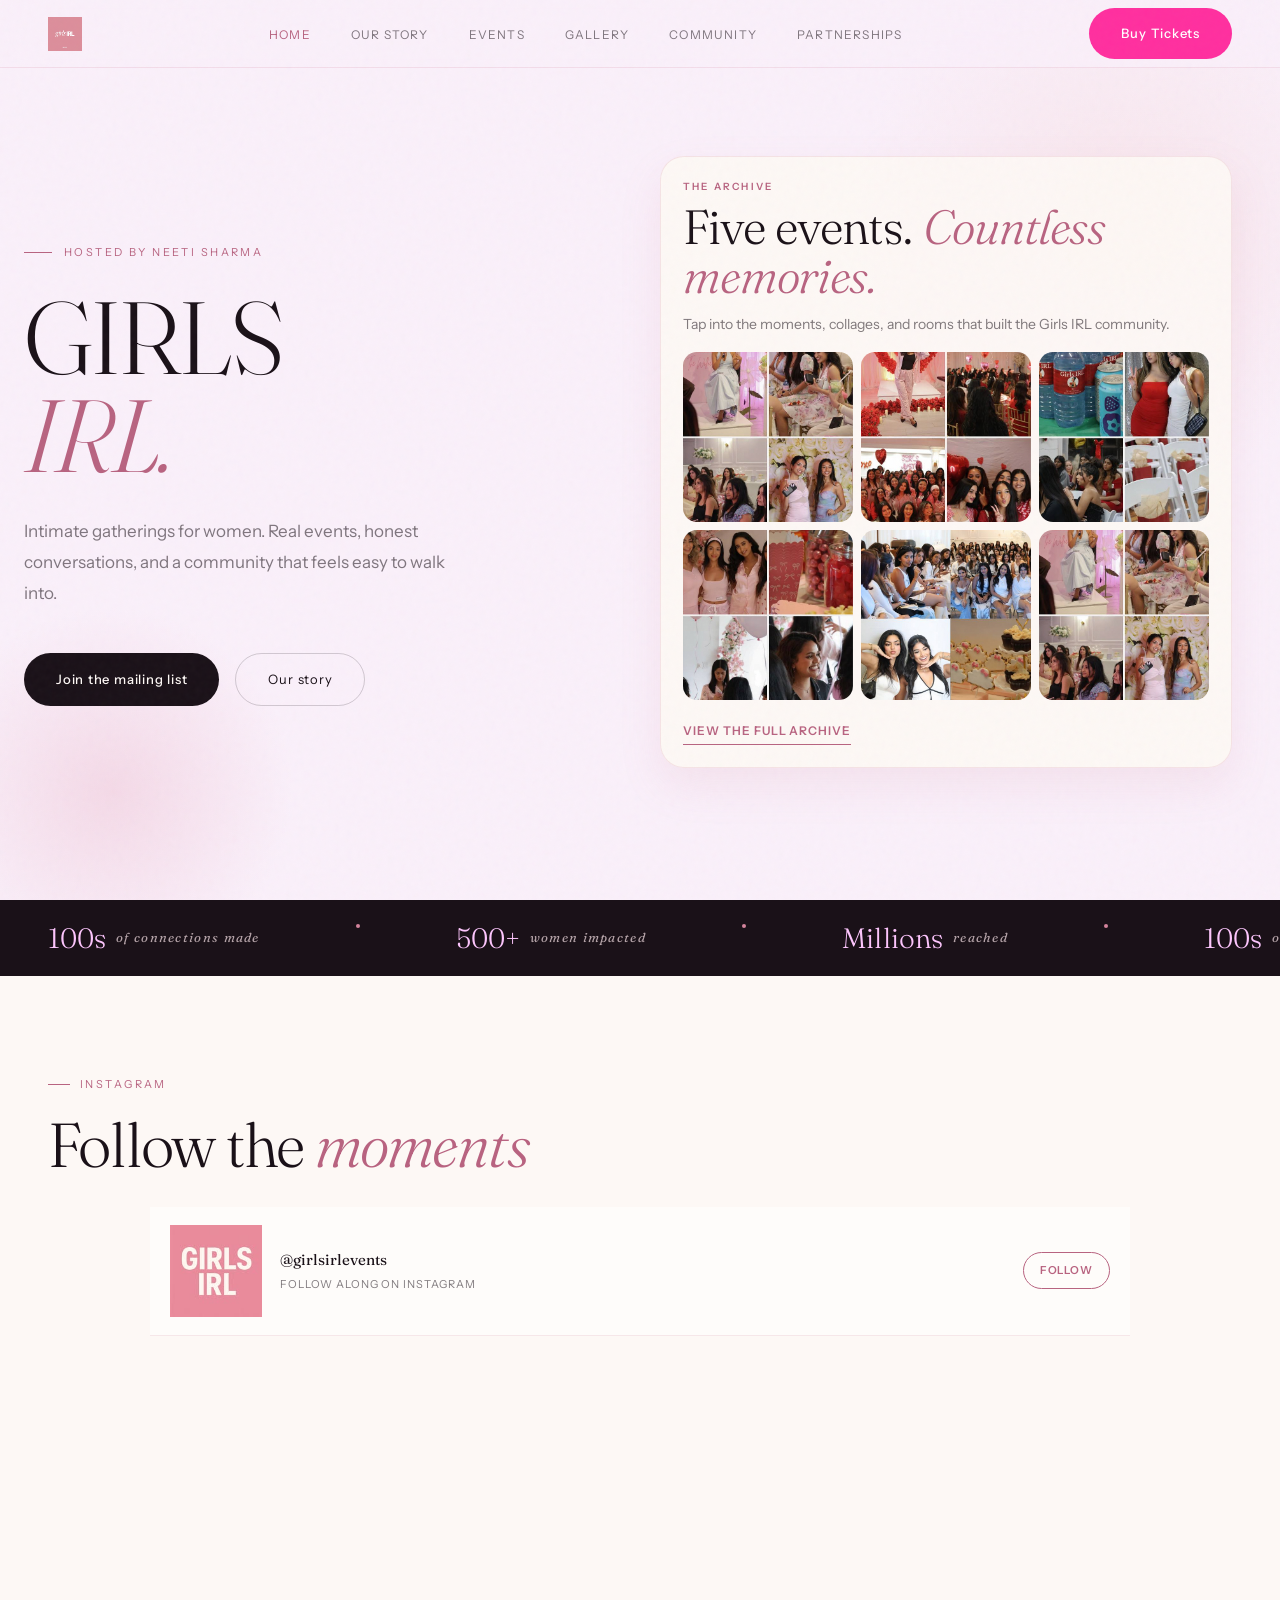
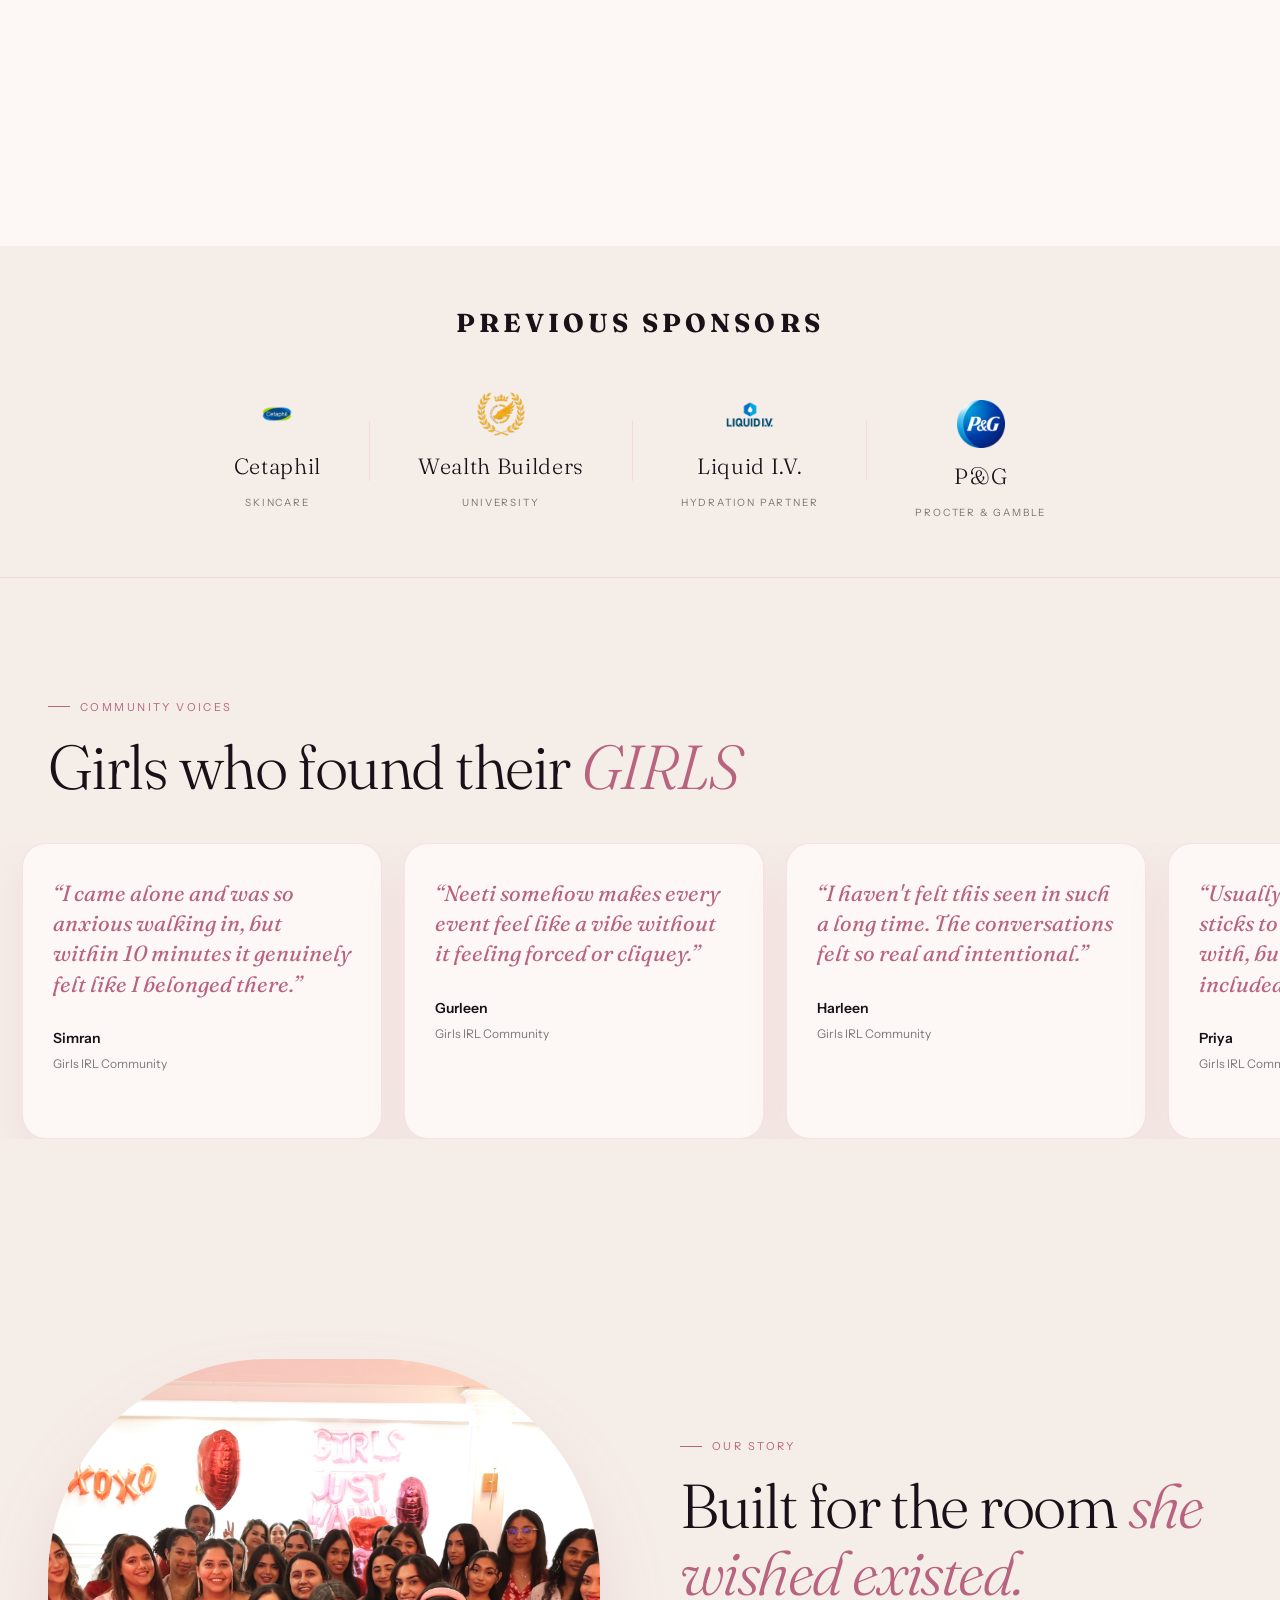
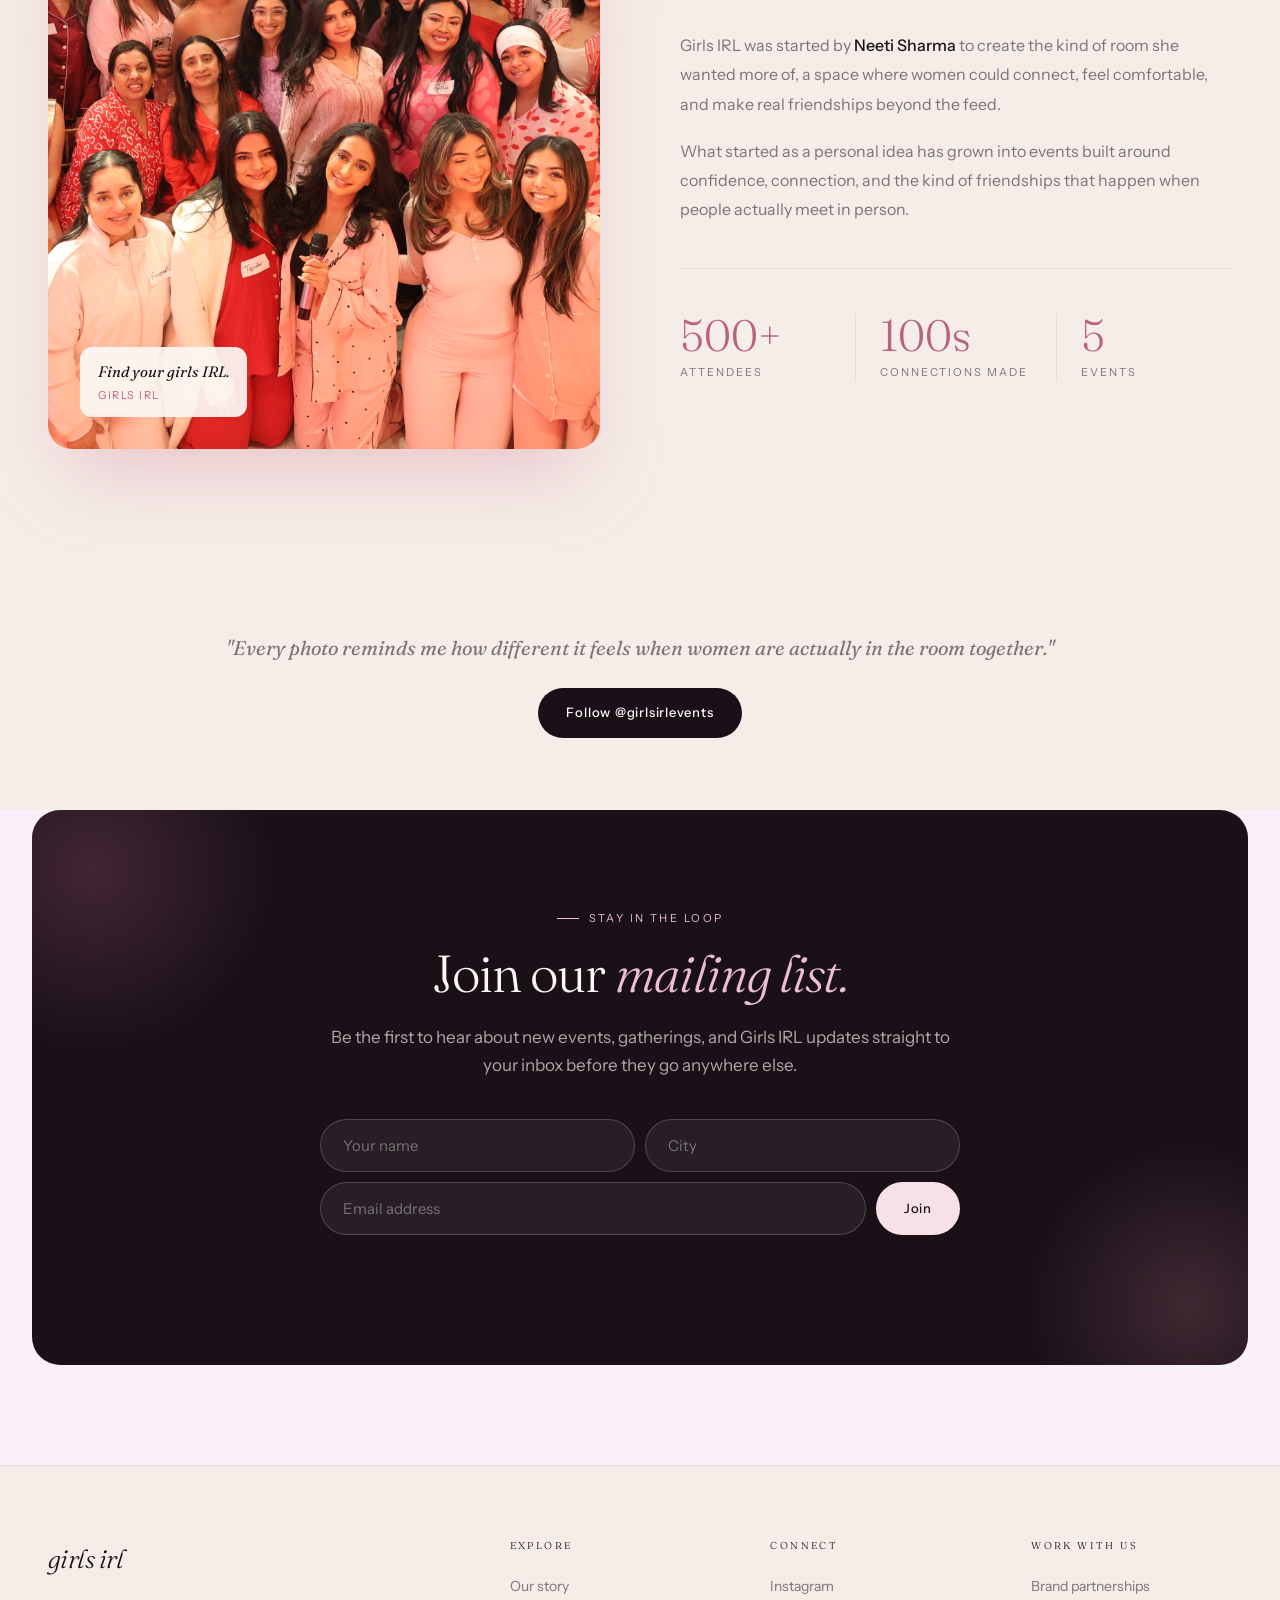
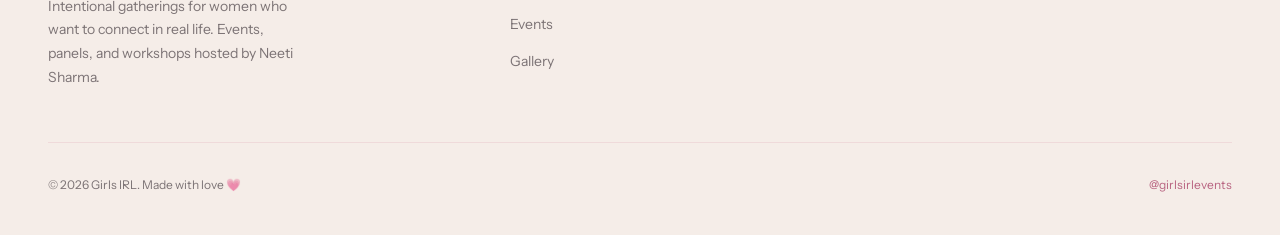
==== index.html @ b48f6d6a "Initial commit" ====
<!DOCTYPE html>
<html lang="en">
<head>
<meta charset="utf-8"/>
<meta content="width=device-width, initial-scale=1.0" name="viewport"/>
<title>GIRLS IRL , Intimate Gatherings for Women</title>
<meta content="Intimate gatherings for women. Real events, real experiences, soft community. A place where we can grow." name="description"/>
<link href="https://fonts.googleapis.com" rel="preconnect"/>
<link crossorigin="" href="https://fonts.gstatic.com" rel="preconnect"/>
<link href="https://fonts.googleapis.com/css2?family=Fraunces:ital,opsz,wght@0,9..144,300;0,9..144,400;1,9..144,300;1,9..144,400;1,9..144,600&amp;family=Instrument+Sans:wght@300;400;500&amp;display=swap" rel="stylesheet"/>
<style>
:root {
  --blush:      #F7E1E6;
  --blush-mid:  #EDBED0;
  --rose:       #D4849C;
  --rose-dark:  #B86380;
  --cream:      #FDF8F5;
  --cream-warm: #F5EDE8;
  --ink:        #1A1118;
  --ink-mid:    #3B2535;
  --ink-soft:   rgba(26,17,24,0.55);
  --border:     rgba(212,132,156,0.18);
}
*, *::before, *::after { margin: 0; padding: 0; box-sizing: border-box; }
html { scroll-behavior: smooth; }
body {
  font-family: 'Instrument Sans', sans-serif;
  background: #faf0fa;
  color: var(--ink);
  overflow-x: hidden;
  line-height: 1.65;
}
body::after {
  content: ''; position: fixed; inset: 0; z-index: 9998;
  pointer-events: none; opacity: 0.03;
  background-image: url("data:image/svg+xml,%3Csvg viewBox='0 0 200 200' xmlns='http://www.w3.org/2000/svg'%3E%3Cfilter id='n'%3E%3CfeTurbulence type='fractalNoise' baseFrequency='0.75' numOctaves='4' stitchTiles='stitch'/%3E%3C/filter%3E%3Crect width='100%25' height='100%25' filter='url(%23n)'/%3E%3C/svg%3E");
}
a { color: inherit; text-decoration: none; }
h1, h2, h3, h4 { font-family: 'Fraunces', serif; font-weight: 300; letter-spacing: -0.02em; }

/* NAV */
nav {
  position: fixed; top: 0; left: 0; right: 0; z-index: 500;
  height: 68px; display: flex; align-items: center; padding: 0 48px;
  background: rgba(250,240,250,0.88); backdrop-filter: blur(18px);
  border-bottom: 1px solid var(--border);
}
.nav-inner { width: 100%; max-width: 1280px; margin: 0 auto; display: flex; align-items: center; justify-content: space-between; }
.nav-logo { font-family: 'Fraunces', serif; font-size: 17px; font-weight: 300; font-style: italic; letter-spacing: 0.06em; }
.nav-logo strong { font-weight: 400; font-style: normal; letter-spacing: 0.12em; font-size: 14px; text-transform: uppercase; }
.nav-links { display: flex; gap: 40px; list-style: none; }
.nav-links a { font-size: 12px; font-weight: 400; letter-spacing: 0.1em; text-transform: uppercase; color: var(--ink-soft); transition: color 0.2s; }
.nav-links a:hover, .nav-links a.active { color: var(--rose-dark); }
.nav-pill { font-size: 12px; letter-spacing: 0.08em; font-weight: 500; color: var(--ink); padding: 9px 22px; border: 1px solid var(--ink); border-radius: 100px; transition: all 0.2s; }
.nav-pill:hover { background: var(--ink); color: var(--cream); }
@media (max-width: 860px) { nav { padding: 0 24px; } .nav-links { display: none; } }

/* HERO */
.hero { min-height: 100vh; padding: 140px 0 100px; display: flex; align-items: center; position: relative; overflow: hidden; }
.hero-blob { position: absolute; top: -60px; right: -120px; width: 560px; height: 560px; background: radial-gradient(circle, var(--blush) 0%, transparent 68%); opacity: 0.7; animation: drift 12s ease-in-out infinite; }
.hero-blob-2 { position: absolute; bottom: -80px; left: -80px; width: 380px; height: 380px; background: radial-gradient(circle, var(--blush-mid) 0%, transparent 68%); opacity: 0.45; animation: drift 16s ease-in-out infinite reverse; }
@keyframes drift { 0%, 100% { transform: translate(0,0) scale(1); } 50% { transform: translate(24px,-20px) scale(1.04); } }
.hero .container { max-width: 1280px; margin: 0 auto; padding: 0 48px; position: relative; z-index: 1; display: grid; grid-template-columns: 1fr 1fr; gap: 64px; align-items: center; }
.hero-eyebrow { display: inline-flex; align-items: center; gap: 12px; font-size: 11px; letter-spacing: 0.22em; text-transform: uppercase; color: var(--rose-dark); margin-bottom: 28px; opacity: 0; animation: up 0.8s 0.1s forwards; }
.hero-eyebrow::before { content: ''; width: 28px; height: 1px; background: var(--rose-dark); }
.hero h1 { font-size: clamp(56px, 8vw, 104px); line-height: 0.95; margin-bottom: 32px; opacity: 0; animation: up 0.9s 0.25s forwards; }
.hero h1 em { color: var(--rose-dark); }
.hero-desc { font-size: 17px; color: var(--ink-soft); max-width: 440px; line-height: 1.82; margin-bottom: 44px; font-weight: 300; opacity: 0; animation: up 0.9s 0.4s forwards; }
.hero-actions { display: flex; gap: 16px; flex-wrap: wrap; opacity: 0; animation: up 0.9s 0.55s forwards; }
.btn-fill { background: var(--ink); color: var(--cream); padding: 15px 32px; border-radius: 100px; font-size: 13px; font-weight: 500; letter-spacing: 0.06em; transition: background 0.22s, transform 0.22s; display: inline-flex; align-items: center; gap: 9px; }
.btn-fill:hover { background: var(--rose-dark); transform: translateY(-2px); }
.btn-ghost { padding: 15px 32px; border-radius: 100px; font-size: 13px; font-weight: 400; letter-spacing: 0.06em; border: 1px solid rgba(26,17,24,0.18); color: var(--ink); transition: all 0.22s; }
.btn-ghost:hover { border-color: var(--rose-dark); color: var(--rose-dark); }
.hero-aside { display:flex; flex-direction:column; gap:16px; opacity:0; animation:up 0.9s 0.5s forwards;  width:100%; max-width:820px; justify-self:end;}
.ig-widget { background: var(--cream-warm); border: 1px solid var(--border); border-radius: 20px; overflow: hidden; }
.ig-head { display: flex; align-items: center; gap: 14px; padding: 18px 20px; border-bottom: 1px solid var(--border); }
.ig-avatar { width: 44px; height: 44px; border-radius: 50%; background: linear-gradient(135deg, #f09433, #e6683c, #dc2743, #cc2366, #bc1888); display: flex; align-items: center; justify-content: center; color: white; font-family: 'Fraunces', serif; font-style: italic; font-size: 19px; flex-shrink: 0; }
.ig-info { flex: 1; }
.ig-name { font-family: 'Fraunces', serif; font-style: italic; font-size: 14px; color: var(--ink); }
.ig-handle { font-size: 11px; color: var(--ink-soft); }
.ig-follow { font-size: 11px; font-weight: 500; letter-spacing: 0.08em; text-transform: uppercase; color: var(--rose-dark); border: 1px solid var(--rose-dark); padding: 6px 14px; border-radius: 100px; transition: all 0.2s; }
.ig-follow:hover { background: var(--rose-dark); color: white; }
.ig-grid { display: grid; grid-template-columns: repeat(3, 1fr); gap: 2px; }
.ig-cell { aspect-ratio: 1; position: relative; overflow: hidden; cursor: pointer; }
.ig-cell-bg { position: absolute; inset: 0; transition: transform 0.4s; }
.ig-cell:hover .ig-cell-bg { transform: scale(1.06); }
.ig-cell:hover .ig-cell-ov { opacity: 1; }
.ig-cell-ov { position: absolute; inset: 0; background: rgba(212,132,156,0.45); display: flex; align-items: center; justify-content: center; opacity: 0; transition: opacity 0.25s; font-size: 20px; }
.c1 { background: linear-gradient(135deg, var(--blush-mid), var(--rose)); }
.c2 { background: linear-gradient(135deg, var(--blush), var(--blush-mid)); }
.c3 { background: linear-gradient(135deg, var(--rose), var(--rose-dark)); }
.c4 { background: linear-gradient(135deg, var(--cream-warm), var(--blush)); }
.c5 { background: linear-gradient(135deg, var(--blush-mid), var(--rose)); }
.c6 { background: linear-gradient(135deg, var(--rose-dark), var(--rose)); }
.ig-foot { padding: 13px 20px; text-align: center; border-top: 1px solid var(--border); }
.ig-foot a { font-size: 12px; color: var(--rose-dark); letter-spacing: 0.06em; font-weight: 500; }
.ig-foot a:hover { opacity: 0.7; }
.hero-sticker { background: var(--ink); color: var(--blush); border-radius: 16px; padding: 22px 24px; font-family: 'Fraunces', serif; font-style: italic; font-size: 18px; line-height: 1.4; }
.hero-sticker span { display: block; margin-top: 10px; font-family: 'Instrument Sans', sans-serif; font-style: normal; font-size: 11px; letter-spacing: 0.16em; text-transform: uppercase; color: rgba(247,225,230,0.55); }
.hero-scroll { position: absolute; bottom: 36px; left: 48px; display: flex; align-items: center; gap: 12px; font-size: 11px; letter-spacing: 0.2em; text-transform: uppercase; color: var(--ink-soft); opacity: 0; animation: up 0.8s 1.1s forwards; }
.scroll-line { width: 1px; height: 40px; background: var(--rose); }
@keyframes up { from { opacity: 0; transform: translateY(22px); } to { opacity: 1; transform: translateY(0); } }
@media (max-width: 860px) { .hero .container { grid-template-columns: 1fr; padding: 0 24px; } .hero-aside { order: -1; } .hero-scroll { display: none; } }

/* STATS MARQUEE */
.marquee-bar { background: var(--ink); padding: 24px 0; overflow: hidden; }
.marquee-track { display: flex; white-space: nowrap; animation: scroll 22s linear infinite; }
.marquee-item { display: inline-flex; align-items: center; gap: 0; padding: 0 48px; }
.marquee-stat-n { font-family: 'Fraunces', serif; font-size: 28px; font-weight: 300; color: #fcc5fc; margin-right: 10px; line-height: 1; }
.marquee-stat-l { font-size: 13px; letter-spacing: 0.1em; color: rgba(247,225,230,0.7); font-style: italic; font-family: 'Fraunces', serif; }
.marquee-dot { width: 4px; height: 4px; border-radius: 50%; background: var(--rose); margin: 0 48px; flex-shrink: 0; }
@keyframes scroll { from { transform: translateX(0); } to { transform: translateX(-50%); } }

/* PARTNERS */
.partners-bar { padding: 56px 0; background: var(--cream-warm); border-bottom: 1px solid var(--border); }
.partners-bar .inner { max-width: 1280px; margin: 0 auto; padding: 0 48px; }
.partners-label { font-size: 24px; font-family: 'Fraunces', serif; letter-spacing: 0.28em; text-transform: uppercase; color: var(--ink-soft); text-align: center; margin-bottom: 44px; }
.partners-row { display: flex; justify-content: center; align-items: center; flex-wrap: wrap; gap: 0; }
.partner { display: flex; flex-direction: column; align-items: center; gap: 10px; opacity: 1; transition: transform 0.25s; padding: 0 48px; cursor: default; }
.partner:hover { transform: translateY(-2px); }
.partner-divider { width: 1px; height: 60px; background: var(--blush-mid); opacity: 0.4; flex-shrink: 0; }
.partner-logo-img { width: 48px; height: 48px; border-radius: 10px; object-fit: contain; display: flex; align-items: center; justify-content: center; font-size: 22px; flex-shrink: 0; }
.partner-name { font-family: 'Fraunces', serif; font-weight: 300; font-size: 22px; letter-spacing: 0.03em; color: var(--ink); }
.partner-sub { font-size: 10px; letter-spacing: 0.18em; text-transform: uppercase; color: var(--ink-soft); }
@media (max-width: 860px) { .partners-bar .inner { padding: 0 24px; } .partners-row { gap: 0; } .partner { padding: 0 24px; } .partner-divider { height: 40px; } }

/* SHARED */
section { padding: 110px 0; }
.container { max-width: 1280px; margin: 0 auto; padding: 0 48px; }
@media (max-width: 860px) { .container { padding: 0 24px; } section { padding: 72px 0; } }
.eyebrow { display: inline-flex; align-items: center; gap: 10px; font-size: 11px; letter-spacing: 0.22em; text-transform: uppercase; color: var(--rose-dark); margin-bottom: 18px; }
.eyebrow::before { content: ''; width: 22px; height: 1px; background: var(--rose-dark); }
.big-title { font-family: 'Fraunces', serif; font-size: clamp(38px, 5vw, 62px); font-weight: 300; line-height: 1.08; letter-spacing: -0.025em; margin-bottom: 24px; }
.big-title em { color: var(--rose-dark); }

/* ABOUT */
.about { background: var(--cream-warm); }
.about-grid { display: grid; grid-template-columns: 1fr 1fr; gap: 80px; align-items: center; }
.about-photo { aspect-ratio: 4/5; border-radius: 220px 220px 24px 24px; background: linear-gradient(160deg, var(--blush-mid) 0%, var(--rose) 55%, var(--rose-dark) 100%); position: relative; overflow: hidden; box-shadow: 0 40px 80px -20px rgba(212,132,156,0.4); }
.about-photo-inner { position: absolute; inset: 0; display: flex; align-items: flex-end; padding: 32px; }
.about-photo-tag { background: rgba(253,248,245,0.92); border-radius: 12px; padding: 14px 18px; font-family: 'Fraunces', serif; font-style: italic; font-size: 15px; color: var(--ink); line-height: 1.45; }
.about-photo-tag span { display: block; margin-top: 5px; font-family: 'Instrument Sans', sans-serif; font-style: normal; font-size: 11px; letter-spacing: 0.14em; text-transform: uppercase; color: var(--rose-dark); }
.about-body p { font-size: 16px; color: var(--ink-soft); line-height: 1.82; margin-bottom: 18px; }
.about-body p strong { color: var(--ink); font-weight: 500; }
.about-stats { display: flex; margin-top: 44px; padding-top: 44px; border-top: 1px solid var(--border); }
.stat { flex: 1; border-right: 1px solid var(--border); padding-right: 24px; margin-right: 24px; }
.stat:last-child { border-right: none; padding-right: 0; margin-right: 0; }
.stat-n { font-family: 'Fraunces', serif; font-size: 44px; font-weight: 300; color: var(--rose-dark); line-height: 1; margin-bottom: 6px; }
.stat-l { font-size: 11px; letter-spacing: 0.18em; text-transform: uppercase; color: var(--ink-soft); }
@media (max-width: 860px) { .about-grid { grid-template-columns: 1fr; gap: 48px; } }

/* PAST EVENTS */
.past-events { background: #f5d9f5; }
.past-events-header { display: grid; grid-template-columns: 1fr 1fr; gap: 80px; align-items: end; margin-bottom: 64px; }
.past-events-header p { font-size: 17px; color: var(--ink-mid); line-height: 1.78; font-weight: 300; }
.past-events-grid { display: grid; grid-template-columns: repeat(5, 1fr); gap: 16px; }
.past-ev-card { background: rgba(255,255,255,0.6); border: 1px solid rgba(255,255,255,0.8); border-radius: 20px; overflow: hidden; cursor: pointer; transition: transform 0.3s, box-shadow 0.3s; backdrop-filter: blur(8px); }
.past-ev-card:hover { transform: translateY(-5px); box-shadow: 0 24px 48px rgba(180,60,180,0.15); }
.past-ev-vis { aspect-ratio: 16/10; display: flex; align-items: center; justify-content: center; font-family: 'Fraunces', serif; font-style: italic; font-size: 56px; color: rgba(255,255,255,0.25); }
.pev1 { background: linear-gradient(135deg, #f0a0f0, #d46cd4); }
.pev2 { background: linear-gradient(135deg, #e890e8, #c860c8); }
.pev3 { background: linear-gradient(135deg, #f5b8f5, #e080e0); }
.pev4 { background: linear-gradient(135deg, #d870d8, #b850b8); }
.pev5 { background: linear-gradient(135deg, #ec9cec, #d060d0); }
.past-ev-body { padding: 22px 24px 26px; }
.past-ev-num { font-size: 10px; letter-spacing: 0.2em; text-transform: uppercase; color: #a030a0; margin-bottom: 5px; }
.past-ev-title { font-family: 'Fraunces', serif; font-size: 20px; font-weight: 300; margin-bottom: 8px; color: var(--ink); }
.past-ev-desc { font-size: 13px; color: var(--ink-mid); line-height: 1.72; }
.past-events-footer { text-align: center; margin-top: 48px; }
.past-events-footer a { font-size: 14px; color: var(--ink); font-weight: 500; border-bottom: 1px solid var(--ink); padding-bottom: 3px; transition: opacity 0.2s; }
.past-events-footer a:hover { opacity: 0.6; }
@media (max-width: 860px) { .past-events-header { grid-template-columns: 1fr; gap: 20px; } .past-events-grid { grid-template-columns: repeat(2, 1fr); } }

/* NEXT GATHERING */
.next-gathering { background: var(--ink); color: var(--cream); }
.next-gathering .eyebrow { color: var(--blush-mid); }
.next-gathering .eyebrow::before { background: var(--blush-mid); }
.next-inner { display: grid; grid-template-columns: 1fr 1fr; gap: 80px; align-items: center; margin-top: 52px; }
.next-visual { border-radius: 24px; background: none; position: relative; display: flex; align-items: center; justify-content: center; font-family: 'Fraunces', serif; font-style: italic; font-size: 100px; color: rgba(255,255,255,0.08); }
.next-tag { position: absolute; top: 22px; left: 22px; background: var(--blush); color: var(--ink); font-size: 11px; font-weight: 500; letter-spacing: 0.16em; text-transform: uppercase; padding: 7px 16px; border-radius: 100px; animation: pulse 2.5s ease-in-out infinite; }
@keyframes pulse { 0%, 100% { opacity: 1; } 50% { opacity: 0.7; } }
.next-date-str { font-family: 'Fraunces', serif; font-style: italic; font-size: 18px; color: var(--rose); letter-spacing: 0.04em; margin-bottom: 12px; }
.next-title { font-family: 'Fraunces', serif; font-size: clamp(36px, 5vw, 64px); font-weight: 300; line-height: 1.05; margin-bottom: 22px; color: var(--cream); }
.next-desc { font-size: 16px; color: rgba(253,248,245,0.65); line-height: 1.8; margin-bottom: 36px; font-weight: 300; max-width: 460px; }
.next-meta { display: flex; gap: 32px; margin-bottom: 40px; padding-top: 28px; border-top: 1px solid rgba(255,255,255,0.12); }
.meta-l { font-size: 10px; letter-spacing: 0.2em; text-transform: uppercase; color: var(--rose); margin-bottom: 5px; }
.meta-v { font-family: 'Fraunces', serif; font-size: 20px; font-weight: 300; color: var(--cream); }


.btn-blush {
  background: #ff2f9f !important;
  color: white !important;
  padding: 14px 28px !important;
  border-radius: 999px !important;
  font-size: 13px !important;
  font-weight: 600 !important;
  letter-spacing: 0.02em !important;
  line-height: 1 !important;
  min-height: 52px !important;
  display: inline-flex !important;
  align-items: center !important;
  justify-content: center !important;
  border: none !important;
  box-shadow: 0 8px 20px rgba(255,47,159,0.22) !important;
  transition: all 0.22s ease !important;
}

.btn-blush:hover {
  background: #ea1f8f !important;
  transform: translateY(-2px);
}


.next-footnote { margin-top: 64px; padding-top: 48px; border-top: 1px solid rgba(255,255,255,0.1); text-align: center; }
.next-footnote p { font-family: 'Fraunces', serif; font-style: italic; font-size: 22px; color: rgba(253,248,245,0.55); margin-bottom: 10px; }
.next-footnote a { color: var(--rose); font-size: 14px; border-bottom: 1px solid var(--rose); padding-bottom: 2px; }
@media (max-width: 860px) { .next-inner { grid-template-columns: 1fr; } }

/* MOMENTS */
.moments { background: var(--cream-warm); }
.moments-header { display: flex; justify-content: space-between; align-items: flex-end; margin-bottom: 52px; }
.moments-header a { font-size: 13px; color: var(--rose-dark); font-weight: 500; border-bottom: 1px solid var(--rose-dark); padding-bottom: 3px; transition: opacity 0.2s; }
.moments-header a:hover { opacity: 0.6; }
.moments-grid { display: grid; grid-template-columns: repeat(5, 1fr); gap: 14px; }
.moment-card { position: relative; aspect-ratio: 3/4; border-radius: 16px; overflow: hidden; cursor: pointer; transition: transform 0.35s cubic-bezier(0.22, 0.61, 0.36, 1); }
.moment-card:hover { transform: translateY(-6px); }
.moment-card:hover .moment-over { opacity: 1; }
.moment-bg { position: absolute; inset: 0; transition: transform 0.5s ease; }
.moment-card:hover .moment-bg { transform: scale(1.05); }
.m1 { background: linear-gradient(160deg, var(--blush-mid), var(--rose)); }
.m2 { background: linear-gradient(160deg, var(--rose), var(--rose-dark)); }
.m3 { background: linear-gradient(160deg, var(--blush), var(--blush-mid)); }
.m4 { background: linear-gradient(160deg, var(--rose-dark), var(--rose)); }
.m5 { background: linear-gradient(160deg, var(--blush-mid), var(--blush)); }
.moment-over { position: absolute; inset: 0; background: linear-gradient(to top, rgba(26,17,24,0.8) 0%, transparent 50%); opacity: 0.45; transition: opacity 0.3s; display: flex; flex-direction: column; justify-content: flex-end; padding: 18px; }
.moment-num { font-family: 'Fraunces', serif; font-style: italic; font-size: 12px; color: rgba(255,255,255,0.55); margin-bottom: 3px; }
.moment-name { font-family: 'Fraunces', serif; font-size: 15px; font-weight: 300; color: white; }
.moment-placeholder { position: absolute; inset: 0; display: flex; align-items: center; justify-content: center; font-family: 'Fraunces', serif; font-style: italic; font-size: 56px; color: rgba(255,255,255,0.15); }
@media (max-width: 860px) { .moments-grid { grid-template-columns: repeat(2, 1fr); } .moments-header { flex-direction: column; align-items: flex-start; gap: 14px; } }

/* MODAL */
.modal-bg { position: fixed; inset: 0; z-index: 800; background: rgba(26,17,24,0.8); backdrop-filter: blur(8px); display: flex; align-items: center; justify-content: center; padding: 24px; opacity: 0; pointer-events: none; transition: opacity 0.3s; }
.modal-bg.open { opacity: 1; pointer-events: all; }
.modal { background: var(--cream); border-radius: 24px; max-width: 460px; width: 100%; overflow: hidden; transform: scale(0.94) translateY(12px); transition: transform 0.3s; box-shadow: 0 40px 80px rgba(0,0,0,0.3); position: relative; }
.modal-bg.open .modal { transform: scale(1) translateY(0); }
.modal-vis { aspect-ratio: 16/9; min-height:320px; background-size:cover !important; background-position:center center !important; background-repeat:no-repeat !important; }
.modal-body { padding: 28px 32px 36px; }
.modal-ey { font-size: 10px; letter-spacing: 0.22em; text-transform: uppercase; color: var(--rose-dark); margin-bottom: 7px; }
.modal-t { font-family: 'Fraunces', serif; font-size: 26px; font-weight: 300; margin-bottom: 12px; }
.modal-d { font-size: 14px; color: var(--ink-soft); line-height: 1.75; margin-bottom: 22px; }
.modal-link { font-size: 13px; color: var(--rose-dark); font-weight: 500; border-bottom: 1px solid var(--rose-dark); padding-bottom: 2px; }
.modal-close { position: absolute; top: 14px; right: 14px; width: 34px; height: 34px; border-radius: 50%; background: white; border: none; cursor: pointer; font-size: 18px; display: flex; align-items: center; justify-content: center; box-shadow: 0 2px 10px rgba(0,0,0,0.12); transition: background 0.2s; }
.modal-close:hover { background: var(--blush); }

/* FOUNDER */
.founder { background: var(--cream); }
.founder-grid { display: grid; grid-template-columns: 0.75fr 1.25fr; gap: 80px; align-items: center; }
.founder-photo { aspect-ratio: 4/5; border-radius: 220px 220px 24px 24px; background: linear-gradient(180deg, var(--rose) 0%, var(--blush-mid) 100%); position: relative; overflow: hidden; display: flex; align-items: center; justify-content: center; font-family: 'Fraunces', serif; font-style: italic; font-size: 80px; color: rgba(255,255,255,0.2); }
.founder-quote { font-family: 'Fraunces', serif; font-style: italic; font-size: clamp(26px, 3vw, 40px); line-height: 1.28; margin-bottom: 28px; color: var(--ink-mid); }
.founder-quote em { color: var(--rose-dark); font-style: normal; }
.founder-sig strong { display: block; font-family: 'Fraunces', serif; font-weight: 300; font-style: italic; font-size: 20px; margin-bottom: 4px; }
.founder-sig span { font-size: 11px; letter-spacing: 0.18em; text-transform: uppercase; color: var(--ink-soft); }
@media (max-width: 860px) { .founder-grid { grid-template-columns: 1fr; gap: 40px; } }

/* VOICES */
.voices { background: var(--cream-warm); }
.voices-grid { display: grid; grid-template-columns: repeat(3, 1fr); gap: 20px; margin-top: 52px; }
.voice { background: var(--cream); border: 1px solid var(--border); border-radius: 20px; padding: 36px 32px; transition: transform 0.3s; }
.voice:hover { transform: translateY(-3px); }
.voice-q { font-family: 'Fraunces', serif; font-style: italic; font-size: 20px; line-height: 1.4; color: var(--rose-dark); margin-bottom: 22px; }
.voice-q::before { content: '"'; }
.voice-q::after { content: '"'; }
.voice-who { font-size: 14px; font-weight: 500; margin-bottom: 3px; }
.voice-event { font-size: 12px; color: var(--ink-soft); }
@media (max-width: 860px) { .voices-grid { grid-template-columns: 1fr; } }

/* JOIN */
.join { background: var(--ink); color: var(--cream); border-radius: 28px; margin: 0 32px 100px; padding: 90px 60px; text-align: center; position: relative; overflow: hidden; }
@media (max-width: 860px) { .join { margin: 0 16px 72px; padding: 56px 24px; } }
.join::before { content: ''; position: absolute; top: -120px; left: -120px; width: 360px; height: 360px; background: radial-gradient(circle, var(--rose-dark) 0%, transparent 70%); opacity: 0.25; }
.join::after { content: ''; position: absolute; bottom: -100px; right: -100px; width: 320px; height: 320px; background: radial-gradient(circle, var(--rose) 0%, transparent 70%); opacity: 0.2; }
.join-inner { position: relative; z-index: 1; max-width: 640px; margin: 0 auto; }
.join .eyebrow { color: var(--blush-mid); justify-content: center; }
.join .eyebrow::before { background: var(--blush-mid); }
.join h2 { font-family: 'Fraunces', serif; font-size: clamp(34px, 4.5vw, 52px); font-weight: 300; color: var(--cream); margin-bottom: 20px; line-height: 1.1; }
.join h2 em { color: var(--blush-mid); }
.join p { font-size: 17px; color: rgba(253,248,245,0.65); margin-bottom: 40px; font-weight: 300; }
.join-form { display: flex; gap: 10px; max-width: 460px; margin: 0 auto; }
@media (max-width: 600px) { .join-form { flex-direction: column; } }
.join-form input { flex: 1; padding: 16px 22px; border-radius: 100px; border: 1px solid rgba(255,255,255,0.18); background: rgba(255,255,255,0.06); color: var(--cream); font-size: 15px; font-family: 'Instrument Sans', sans-serif; outline: none; transition: border-color 0.2s; }
.join-form input::placeholder { color: rgba(253,248,245,0.38); }
.join-form input:focus { border-color: var(--blush-mid); }
.join-form button { background: var(--blush); color: var(--ink); padding: 16px 28px; border-radius: 100px; border: none; font-size: 13px; font-weight: 500; letter-spacing: 0.06em; cursor: pointer; font-family: 'Instrument Sans', sans-serif; white-space: nowrap; transition: all 0.22s; }
.join-form button:hover { background: var(--cream); }

/* FOOTER */
footer { background: var(--cream-warm); padding: 72px 0 40px; border-top: 1px solid var(--border); }
.footer-inner { max-width: 1280px; margin: 0 auto; padding: 0 48px; }
.footer-grid { display: grid; grid-template-columns: 2fr 1fr 1fr 1fr; gap: 60px; padding-bottom: 52px; border-bottom: 1px solid var(--border); margin-bottom: 32px; }
@media (max-width: 860px) { .footer-grid { grid-template-columns: 1fr 1fr; gap: 36px; } .footer-inner { padding: 0 24px; } }
.footer-brand h3 { font-family: 'Fraunces', serif; font-style: italic; font-size: 26px; font-weight: 300; margin-bottom: 14px; }
.footer-brand p { font-size: 14px; color: var(--ink-soft); line-height: 1.7; max-width: 260px; }
.footer-col h4 { font-size: 10px; letter-spacing: 0.24em; text-transform: uppercase; margin-bottom: 18px; }
.footer-col ul { list-style: none; display: flex; flex-direction: column; gap: 11px; }
.footer-col a { font-size: 14px; color: var(--ink-soft); transition: color 0.2s; }
.footer-col a:hover { color: var(--rose-dark); }
.footer-bottom { display: flex; justify-content: space-between; align-items: center; font-size: 12px; color: var(--ink-soft); }
.footer-ig { color: var(--rose-dark); }

/* REVEAL */
.reveal { opacity: 0; transform: translateY(28px); transition: opacity 0.75s ease, transform 0.75s ease; }
.reveal.in { opacity: 1; transform: translateY(0); }


/* Combined gallery page styles */
/* GALLERY */
.gallery-section{background:var(--cream);}
.gallery-header{display:flex;justify-content:space-between;align-items:flex-end;margin-bottom:52px;}
.gallery-header a{font-size:13px;color:var(--rose-dark);font-weight:500;border-bottom:1px solid var(--rose-dark);padding-bottom:3px;transition:opacity 0.2s;}
.gallery-header a:hover{opacity:0.6;}

/* gallery grid */
.gallery-grid{display:grid;gap:16px;}
.gallery-row-top{display:grid;grid-template-columns:repeat(3,1fr);gap:16px;}
.gallery-row-bottom{display:grid;grid-template-columns:repeat(2,1fr);gap:16px;}
@media(max-width:760px){.gallery-row-top{grid-template-columns:1fr 1fr;}.gallery-row-bottom{grid-template-columns:1fr;}}
@media(max-width:480px){.gallery-row-top{grid-template-columns:1fr;}}
.gallery-item{border-radius:16px;overflow:hidden;cursor:pointer;position:relative;transition:transform 0.35s cubic-bezier(0.22,0.61,0.36,1);}
.gallery-item:hover{transform:translateY(-5px);}
.gallery-item:hover .m-over{opacity:1;}
.gallery-row-top .gallery-item{height:480px;}
.gallery-row-bottom .gallery-item{height:420px;}
@media(max-width:760px){.gallery-row-top .gallery-item,.gallery-row-bottom .gallery-item{height:320px;}}
.m-ph{width:100%;height:100%;display:flex;align-items:center;justify-content:center;}
.mb1{background:linear-gradient(160deg,var(--blush-mid),var(--rose));}
.mb2{background:linear-gradient(160deg,var(--rose),var(--rose-dark));}
.mb3{background:linear-gradient(160deg,var(--blush),var(--blush-mid));}
.mb4{background:linear-gradient(160deg,var(--rose-dark),var(--rose));}
.mb5{background:linear-gradient(160deg,var(--blush-mid),var(--blush));}
.m-over{position:absolute;inset:0;background:linear-gradient(to top,rgba(26,17,24,0.72) 0%,transparent 45%);opacity:0;transition:opacity 0.3s;display:flex;flex-direction:column;justify-content:flex-end;padding:24px;}
.m-over-title{font-family:'Fraunces',serif;font-size:13px;font-weight:300;color:white;letter-spacing:0.04em;}


.gallery-photo{width:100%;height:100%;object-fit:cover;display:block;}
.gallery-item .m-ph{display:block;}

/* LIGHTBOX */
.lb{position:fixed;inset:0;z-index:900;background:rgba(26,17,24,0.92);backdrop-filter:blur(10px);display:flex;align-items:center;justify-content:center;padding:24px;opacity:0;pointer-events:none;transition:opacity 0.3s;}
.lb.open{opacity:1;pointer-events:all;}
.lb-inner{max-width:520px;width:100%;transform:scale(0.94) translateY(12px);transition:transform 0.3s;}
.lb.open .lb-inner{transform:scale(1) translateY(0);}
.lb-photo{width:100%;border-radius:20px;overflow:hidden;}
.lb-caption{padding:20px 4px 0;display:flex;align-items:flex-start;justify-content:space-between;}
.lb-caption-left{}
.lb-event{font-size:11px;letter-spacing:0.18em;text-transform:uppercase;color:var(--rose);margin-bottom:4px;}
.lb-title{font-family:'Fraunces',serif;font-size:22px;font-weight:300;color:white;}
.lb-close{background:rgba(255,255,255,0.1);border:1px solid rgba(255,255,255,0.15);color:white;width:40px;height:40px;border-radius:50%;font-size:20px;cursor:pointer;display:flex;align-items:center;justify-content:center;flex-shrink:0;transition:background 0.2s;margin-top:4px;}
.lb-close:hover{background:rgba(212,132,156,0.3);}

/* IG CTA */
.ig-cta-section{padding:72px 0;background:var(--cream-warm);text-align:center;}
.ig-cta-section p{font-family:'Fraunces',serif;font-style:italic;font-size:20px;color:var(--ink-soft);margin-bottom:24px;}
.ig-btn{display:inline-flex;align-items:center;gap:0px;background:var(--ink);color:var(--cream);padding:14px 28px;border-radius:100px;font-size:13px;font-weight:500;letter-spacing:0.06em;transition:all 0.22s;}
.ig-btn:hover{background:var(--rose-dark);transform:translateY(-2px);}



.hero .container{padding-left:24px;}
}



  to{transform:translateX(-50%);}
}


.custom-ig-widget{
  background:var(--cream-warm);
  border:1px solid var(--border);
  border-radius:22px;
  overflow:hidden;
}

.custom-ig-header{
  padding:18px 20px;
  border-bottom:1px solid var(--border);
  background:rgba(255,255,255,0.45);
}

.custom-ig-left{
  display:flex;
  align-items:center;
  gap:18px;
}

.custom-ig-logo{
  width:92px;
  height:92px;
  border-radius:50%;
  background:linear-gradient(135deg,#f09433,#e6683c,#dc2743,#cc2366,#bc1888);
  display:flex;
  align-items:center;
  justify-content:center;
  color:white;
  flex-shrink:0;
}

.custom-ig-logo img{
  width:100%;
  height:100%;
  object-fit:cover;
  display:block;
}

.custom-ig-name{
  font-family:'Fraunces',serif;
  font-size:15px;
  color:var(--ink);
}

.custom-ig-sub{
  font-size:11px;
  letter-spacing:0.08em;
  text-transform:uppercase;
  color:var(--ink-soft);
  margin-top:2px;
}

.custom-ig-header{
  display:flex;
  align-items:center;
  justify-content:space-between;
}

.custom-follow-btn{
  font-size:11px;
  font-weight:600;
  letter-spacing:0.08em;
  text-transform:uppercase;
  color:var(--rose-dark);
  border:1px solid var(--rose-dark);
  padding:8px 16px;
  border-radius:999px;
  transition:all 0.2s ease;
}

.custom-follow-btn:hover{
  background:var(--rose-dark);
  color:white;
}




.about-photo-img{
  width:100%;
  height:100%;
  object-fit:cover;
  object-position:center;
  display:block;
}




.about-photo::before{
  content:"";
  position:absolute;
  inset:0;
  background-image:url("founder.jpg");
  background-size:cover;
  background-position:center;
  background-size:cover;
  background-position:center center;
  background-repeat:no-repeat;
  z-index:0;
}

.about-photo-inner{
  position:absolute;
  z-index:2;
}

.about-photo-img{
  display:none !important;
}


/* BIGGER HERO INSTAGRAM WIDGET */
.custom-ig-widget{
  width:100%;
  transform:none;
  transform-origin:center;
}

.custom-ig-widget behold-widget{
  display:block;
  width:100%;
  min-height:420px;
}

.hero-grid{
  align-items:center;
  gap:0px;
}

@media(max-width:980px){
  .custom-ig-widget{
    transform:none;
  }

  .custom-ig-widget behold-widget{
    min-height:360px;
  }
}


.hero-aside{
  overflow:visible !important;
}

.custom-ig-widget{
  max-width:860px !important;
}


.custom-ig-widget{
  width:100% !important;
}

.custom-ig-widget behold-widget{
  width:100% !important;
  display:block;
}


.hero-copy{
  max-width:640px;
}

.hero-grid{
  padding-left:20px;
  padding-right:20px;
}

.custom-ig-widget{
  max-width:980px !important;
  margin-left:auto;
}

@media(max-width:980px){
  .hero-grid{
    padding-left:0;
    padding-right:0;
  }

  .custom-ig-widget{
    max-width:100% !important;
  }
}


.homepage-ticket-btn{
  background:#ff2f9f !important;
  color:white !important;
}

.homepage-ticket-btn:hover{
  background:#ea1f8f !important;
  color:white !important;
}


/* HORIZONTAL TESTIMONIALS */
.testimonials-scroll-section {
  background: var(--cream-warm);
  overflow: hidden;
}

.testimonial-scroll-wrap {
  width: 100%;
  overflow: hidden;
  margin-top: 42px;
}

.testimonial-scroll-track {
  display: flex;
  gap: 22px;
  width: max-content;
  animation: testimonialScroll 16s linear infinite;
  padding: 0 22px;
}

.testimonial-scroll-wrap:hover .testimonial-scroll-track {
  animation-play-state: paused;
}

.testimonial-scroll-card {
  width: 360px;
  min-height: 230px;
  background: var(--cream);
  border: 1px solid var(--border);
  border-radius: 24px;
  padding: 34px 30px;
  flex: 0 0 auto;
  box-shadow: 0 18px 42px rgba(212,132,156,0.12);
}

.testimonial-quote {
  font-family: 'Fraunces', serif;
  font-style: italic;
  font-size: 22px;
  line-height: 1.38;
  color: var(--rose-dark);
  margin-bottom: 28px;
}

.testimonial-person {
  font-size: 14px;
  font-weight: 600;
  color: var(--ink);
  margin-bottom: 4px;
}

.testimonial-event {
  font-size: 12px;
  color: var(--ink-soft);
}

@keyframes testimonialScroll {
  from { transform: translateX(0); }
  to { transform: translateX(-50%); }
}

@media (max-width: 700px) {
  .testimonial-scroll-card {
    width: 300px;
  }
}


.join-form {
  display: flex;
  gap: 10px;
  max-width: 720px;
  margin: 0 auto;
  flex-wrap: wrap;
}

.join-form input {
  flex: 1 1 180px;
}

.mailing-list-message {
  margin-top: 18px !important;
  font-size: 14px !important;
  color: var(--blush-mid) !important;
}

@media (max-width: 700px) {
  .join-form {
    flex-direction: column;
  }
}


/* GIRLS IRL custom updates */
.nav-logo { display:flex; align-items:center; }
.nav-logo-img { height:34px; width:auto; display:block; }
.countdown-card, .hero-memory-card {
  background: rgba(253,248,245,0.92);
  border: 1px solid var(--border);
  border-radius: 22px;
  padding: 20px 22px;
  box-shadow: 0 18px 42px rgba(212,132,156,0.13);
}
.countdown-card { margin: 0 0 24px; max-width: 470px; }
.countdown-label, .memory-label {
  font-size: 10px;
  letter-spacing: 0.22em;
  text-transform: uppercase;
  color: var(--rose-dark);
  margin-bottom: 8px;
  font-weight: 600;
}
.countdown-title { font-family:'Fraunces', serif; font-size:22px; color:var(--ink); margin-bottom:14px; }
.countdown-grid { display:grid; grid-template-columns:repeat(4,1fr); gap:10px; }
.countdown-unit { background:var(--cream-warm); border-radius:14px; padding:12px 8px; text-align:center; }
.countdown-num { font-family:'Fraunces', serif; font-size:28px; line-height:1; color:var(--rose-dark); }
.countdown-word { font-size:9px; letter-spacing:0.16em; text-transform:uppercase; color:var(--ink-soft); margin-top:6px; }
.hero-memory-card { margin-bottom:16px; text-align:center; }
.memory-main { font-family:'Fraunces', serif; font-size:42px; line-height:1; color:var(--rose-dark); }
.memory-main span { color:var(--ink); }
.memory-sub { margin-top:8px; color:var(--ink-soft); font-size:14px; }
.partners-label { font-size:26px !important; letter-spacing:0.16em !important; color:var(--ink) !important; font-weight:700 !important; margin-bottom:36px !important; }
.partnership-section { background:var(--cream); text-align:center; }
.partnership-card { max-width:820px; margin:0 auto; background:var(--cream-warm); border:1px solid var(--border); border-radius:28px; padding:48px 34px; box-shadow:0 22px 60px rgba(212,132,156,0.12); }
.partnership-card p { color:var(--ink-soft); font-size:16px; line-height:1.8; max-width:620px; margin:0 auto 24px; }
.events-bold-note { margin-top:18px; font-weight:700; font-size:18px; color:var(--rose-dark); letter-spacing:0.03em; }

.hero-archive-card {
  background: rgba(253,248,245,0.94);
  border: 1px solid var(--border);
  border-radius: 24px;
  padding: 22px;
  box-shadow: 0 18px 42px rgba(212,132,156,0.13);
  margin-bottom: 16px;
}
.archive-eyebrow {
  font-size: 10px;
  letter-spacing: 0.22em;
  text-transform: uppercase;
  color: var(--rose-dark);
  margin-bottom: 8px;
  font-weight: 600;
}
.hero-archive-card h2 {
  font-family:'Fraunces', serif;
  font-size: clamp(32px, 4vw, 48px);
  line-height: 1.02;
  font-weight: 300;
  margin-bottom: 12px;
}
.hero-archive-card h2 em { color: var(--rose-dark); }
.hero-archive-card p { color: var(--ink-soft); font-size: 14px; line-height: 1.65; margin-bottom: 16px; }
.hero-archive-grid { display:grid; grid-template-columns:repeat(3, 1fr); gap:8px; margin-bottom:16px; }
.hero-archive-photo { aspect-ratio:1; border-radius:14px; overflow:hidden; background:linear-gradient(135deg, var(--blush-mid), var(--rose)); }
.hero-archive-photo img { width:100%; height:100%; object-fit:cover; display:block; }
.hero-archive-link { display:inline-flex; font-size:12px; letter-spacing:0.08em; text-transform:uppercase; color:var(--rose-dark); border-bottom:1px solid var(--rose-dark); padding-bottom:3px; font-weight:600; }
@media(max-width:860px){ .nav-logo-img{height:28px;} .countdown-grid{gap:6px;} .countdown-num{font-size:23px;} .memory-main{font-size:34px;} }

/* v4 fixes */
.hero-archive-photo { display:block; min-height:112px; background:var(--blush-mid); }
.hero-archive-photo img { width:100% !important; height:100% !important; object-fit:cover !important; display:block !important; }
.homepage-instagram-section { background: var(--cream); padding: 90px 0; }
.homepage-instagram-section .custom-ig-widget { max-width: 980px; margin: 28px auto 0; }
.testimonial-scroll-track { animation-duration: 16s !important; }
@media(max-width:860px){ .homepage-instagram-section{padding:64px 0;} }


.lb-inner{max-width:min(1100px,94vw)!important;}
.lb-photo{background:none!important;display:flex;align-items:center;justify-content:center;width:100%;border-radius:20px;overflow:hidden;}
.lb-photo img{max-width:100%;max-height:78vh;width:auto;height:auto;object-fit:contain;border-radius:20px;display:block;}
</style>

<style>
/* FINAL ABOUT IMAGE OVERRIDE */
.about-photo {
  background-image: url("[data-uri]") !important;
  background-size: cover !important;
  background-position: center center !important;
  background-repeat: no-repeat !important;
}
.about-photo-img {
  display: none !important;
}

.homepage-ticket-btn{
  background:#ff2f9f !important;
  color:white !important;
}

.homepage-ticket-btn:hover{
  background:#ea1f8f !important;
  color:white !important;
}

</style>

  <link rel="stylesheet" href="responsive.css">
</head>
<body>
<nav>
<div class="nav-inner">
<a class="nav-logo" href="#home"><img class="nav-logo-img" src="girls-irl-logo.png" alt="Girls IRL logo"></a>
<ul class="nav-links">
<li><a class="active" href="#home">Home</a></li>
<li><a href="story.html">Our Story</a></li>
<li><a href="events.html">Events</a></li>
<li><a href="gallery.html">Gallery</a></li>
<li><a href="community.html">Community</a></li>
<li><a href="partnerships.html">Partnerships</a></li>
</ul>
<a class="btn-fill homepage-ticket-btn" href="tickets.html">Buy Tickets</a>
</div>

<button class="nav-hamburger" id="nav-hamburger" aria-label="Open menu">
  <span></span>
  <span></span>
  <span></span>
</button>

<div class="nav-mobile-drawer" id="nav-mobile-drawer"></div>
</nav>
<section class="hero" id="home">

<div class="hero-blob"></div>
<div class="hero-blob-2"></div>
<div class="container">
<div>
<div class="hero-eyebrow">Hosted by Neeti Sharma</div>
<h1>GIRLS<br/><em>IRL.</em></h1>
<p class="hero-desc">
        Intimate gatherings for women. Real events, honest conversations, and a community that feels easy to walk into.
      </p>

<div class="hero-actions">
<a class="btn-fill" href="#join">Join the mailing list</a>
<a class="btn-ghost" href="story.html">Our story</a>
</div>
</div>
<div class="hero-aside">

<div class="hero-archive-card">
  <div class="archive-eyebrow">The Archive</div>
  <h2>Five events. <em>Countless memories.</em></h2>
  <p>Tap into the moments, collages, and rooms that built the Girls IRL community.</p>
  <div class="hero-archive-grid">
<a class="hero-archive-photo" href="gallery.html"><img src="[data-uri]" alt="Girls IRL event memory"></a>
<a class="hero-archive-photo" href="gallery.html"><img src="[data-uri]" alt="Girls IRL event memory"></a>
<a class="hero-archive-photo" href="gallery.html"><img src="[data-uri]" alt="Girls IRL event memory"></a>
<a class="hero-archive-photo" href="gallery.html"><img src="[data-uri]" alt="Girls IRL event memory"></a>
<a class="hero-archive-photo" href="gallery.html"><img src="[data-uri]" alt="Girls IRL event memory"></a>
<a class="hero-archive-photo" href="gallery.html"><img src="[data-uri]" alt="Girls IRL event memory"></a>
  </div>
  <a class="hero-archive-link" href="gallery.html">View the full archive</a>
</div>

</div>
</div>
</section>



<div class="marquee-bar">
<div class="marquee-track">
<span class="marquee-item"><span class="marquee-stat-n">100s</span><span class="marquee-stat-l">of connections made</span></span>
<span class="marquee-dot"></span>
<span class="marquee-item"><span class="marquee-stat-n">500+</span><span class="marquee-stat-l">women impacted</span></span>
<span class="marquee-dot"></span>
<span class="marquee-item"><span class="marquee-stat-n">Millions</span><span class="marquee-stat-l">reached</span></span>
<span class="marquee-dot"></span>
<span class="marquee-item"><span class="marquee-stat-n">100s</span><span class="marquee-stat-l">of connections made</span></span>
<span class="marquee-dot"></span>
<span class="marquee-item"><span class="marquee-stat-n">500+</span><span class="marquee-stat-l">women impacted</span></span>
<span class="marquee-dot"></span>
<span class="marquee-item"><span class="marquee-stat-n">Millions</span><span class="marquee-stat-l">reached</span></span>
<span class="marquee-dot"></span>
</div>
</div>

<section class="homepage-instagram-section">
  <div class="container">
    <div class="eyebrow">Instagram</div>
    <h2 class="big-title">Follow the <em>moments</em></h2>
    <div class="custom-ig-widget">

  <div class="custom-ig-header">
    <div class="custom-ig-left">
      <div class="custom-ig-logo">
        <img src="[data-uri]" alt="Girls IRL">
      </div>

      <div>
        <div class="custom-ig-name">@girlsirlevents</div>
        <div class="custom-ig-sub">follow along on instagram</div>
      </div>
    </div>

    <a class="custom-follow-btn" href="https://www.instagram.com/girlsirlevents/" target="_blank">
      Follow
    </a>

  </div>

  <behold-widget feed-id="HrxtYUyXPsnVmTPD29ru"></behold-widget>

</div>


<script>
(() => {
  const d = document,
  s = d.createElement("script");

  s.type = "module";
  s.src = "https://w.behold.so/widget.js";

  d.head.append(s);
})();
</script>
  </div>
</section>
<div class="partners-bar">
<div class="inner">
<div class="partners-label">Previous Sponsors</div>
<div class="partners-row">
<div class="partner">
<div class="partner-logo-img" style="background:transparent;">
<img alt="Cetaphil" src="[data-uri]" style="width:100px;height:100px;object-fit:contain;"/>
</div>
<div class="partner-name">Cetaphil</div>
<div class="partner-sub">Skincare</div>
</div>
<div class="partner-divider"></div>
<div class="partner">
<div class="partner-logo-img" style="background:transparent;">
<img alt="Wealth Builders" src="[data-uri]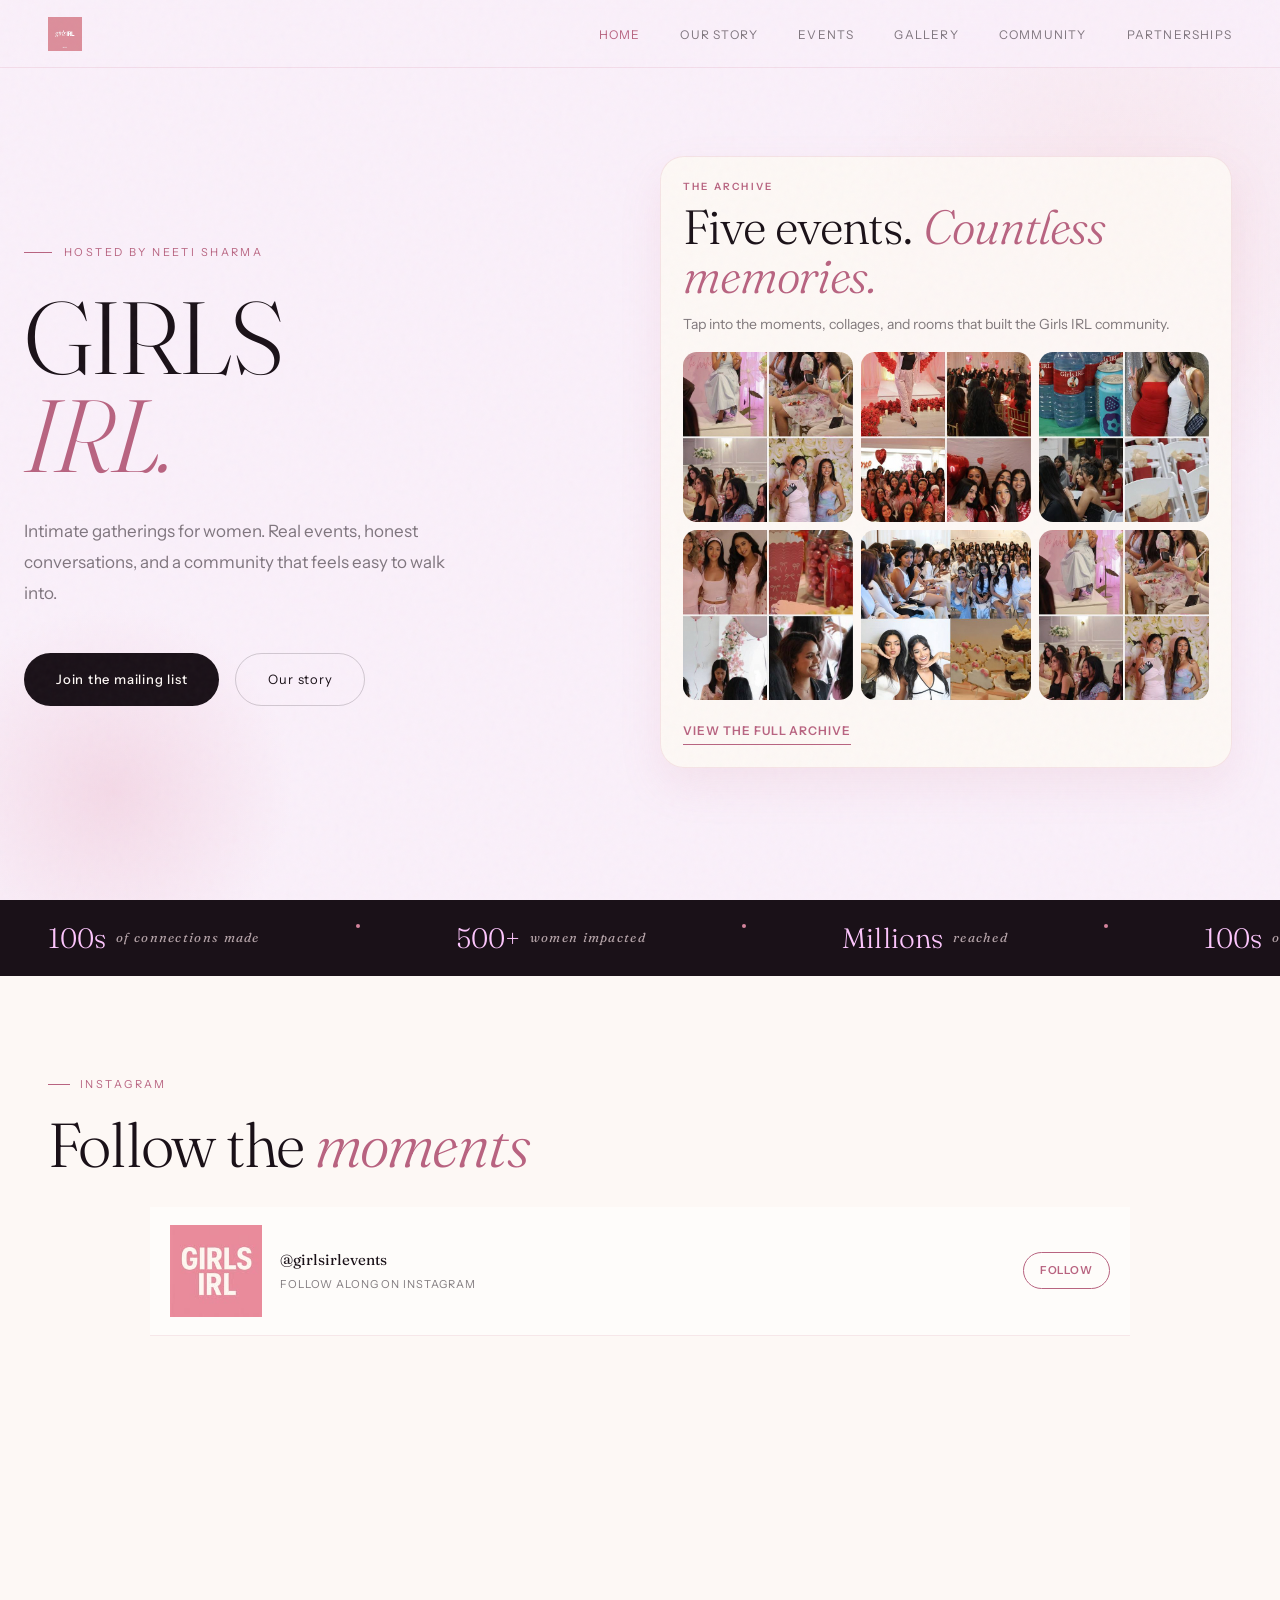
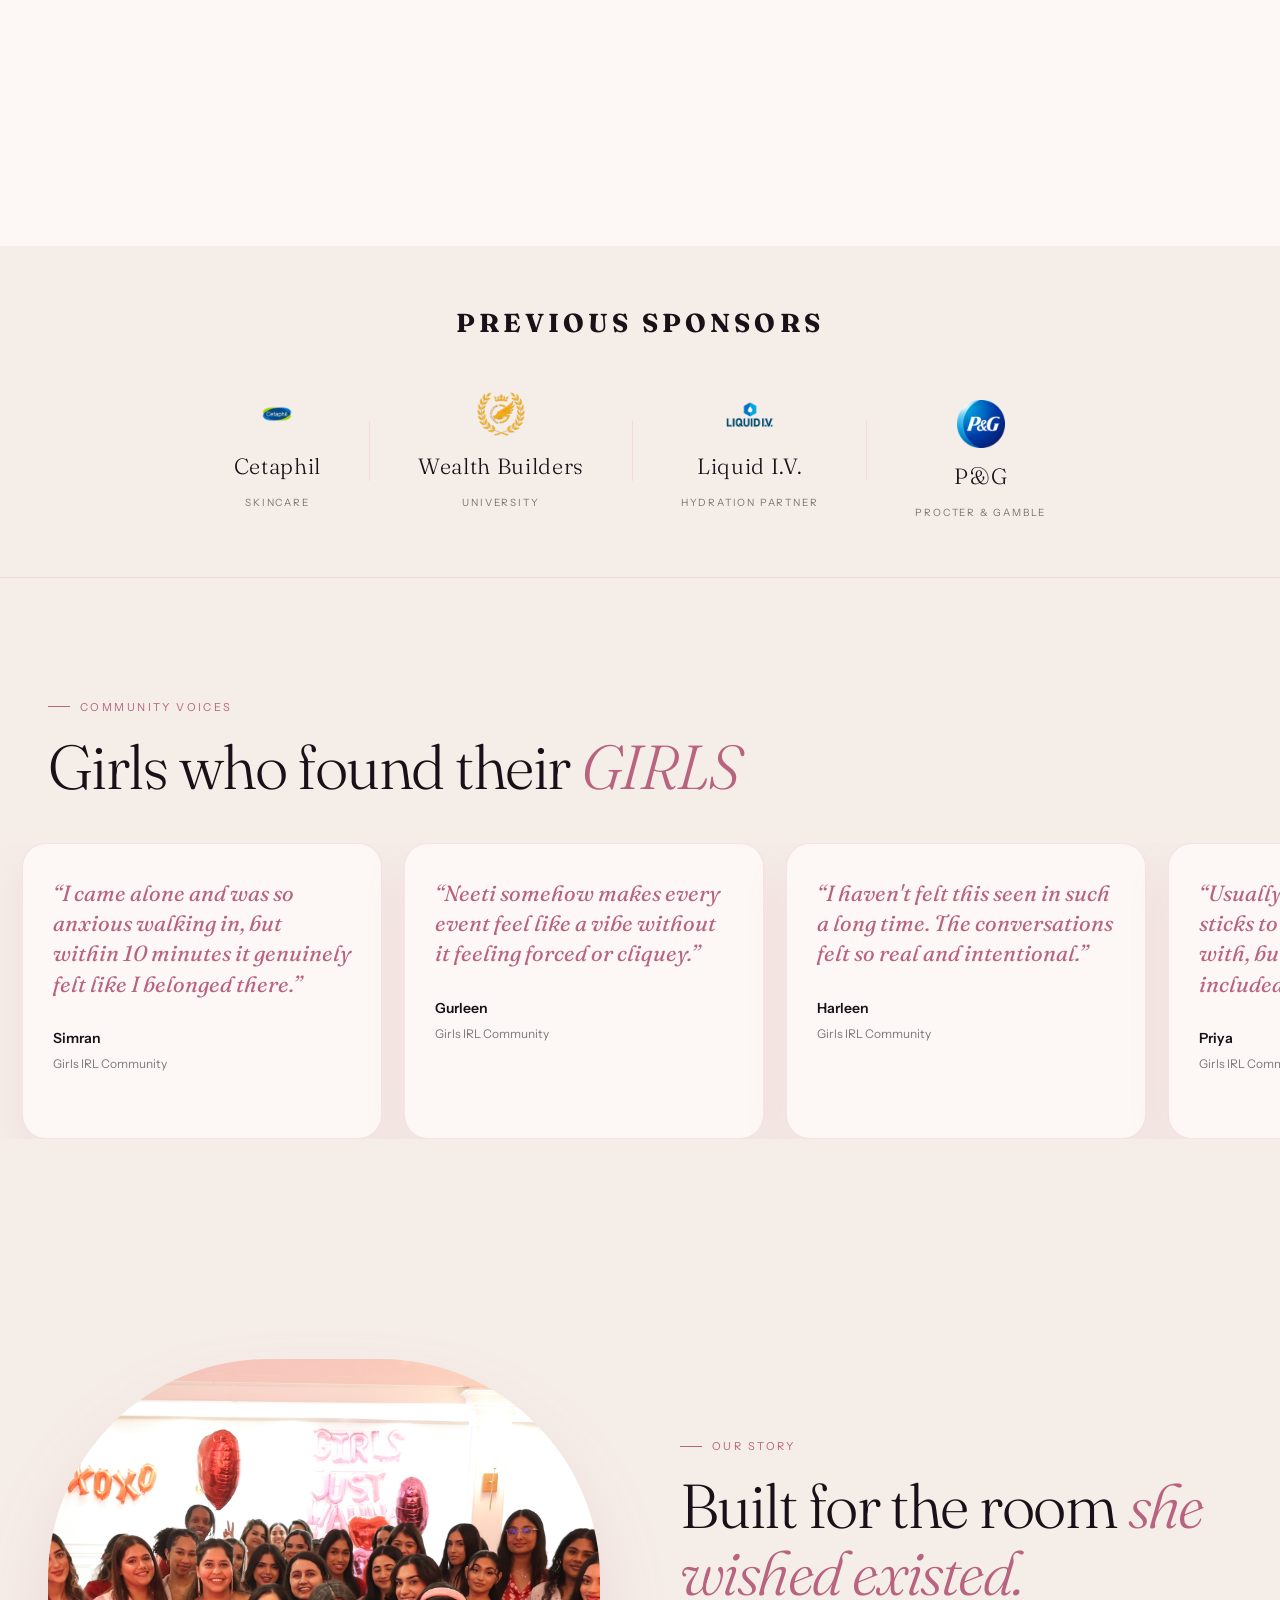
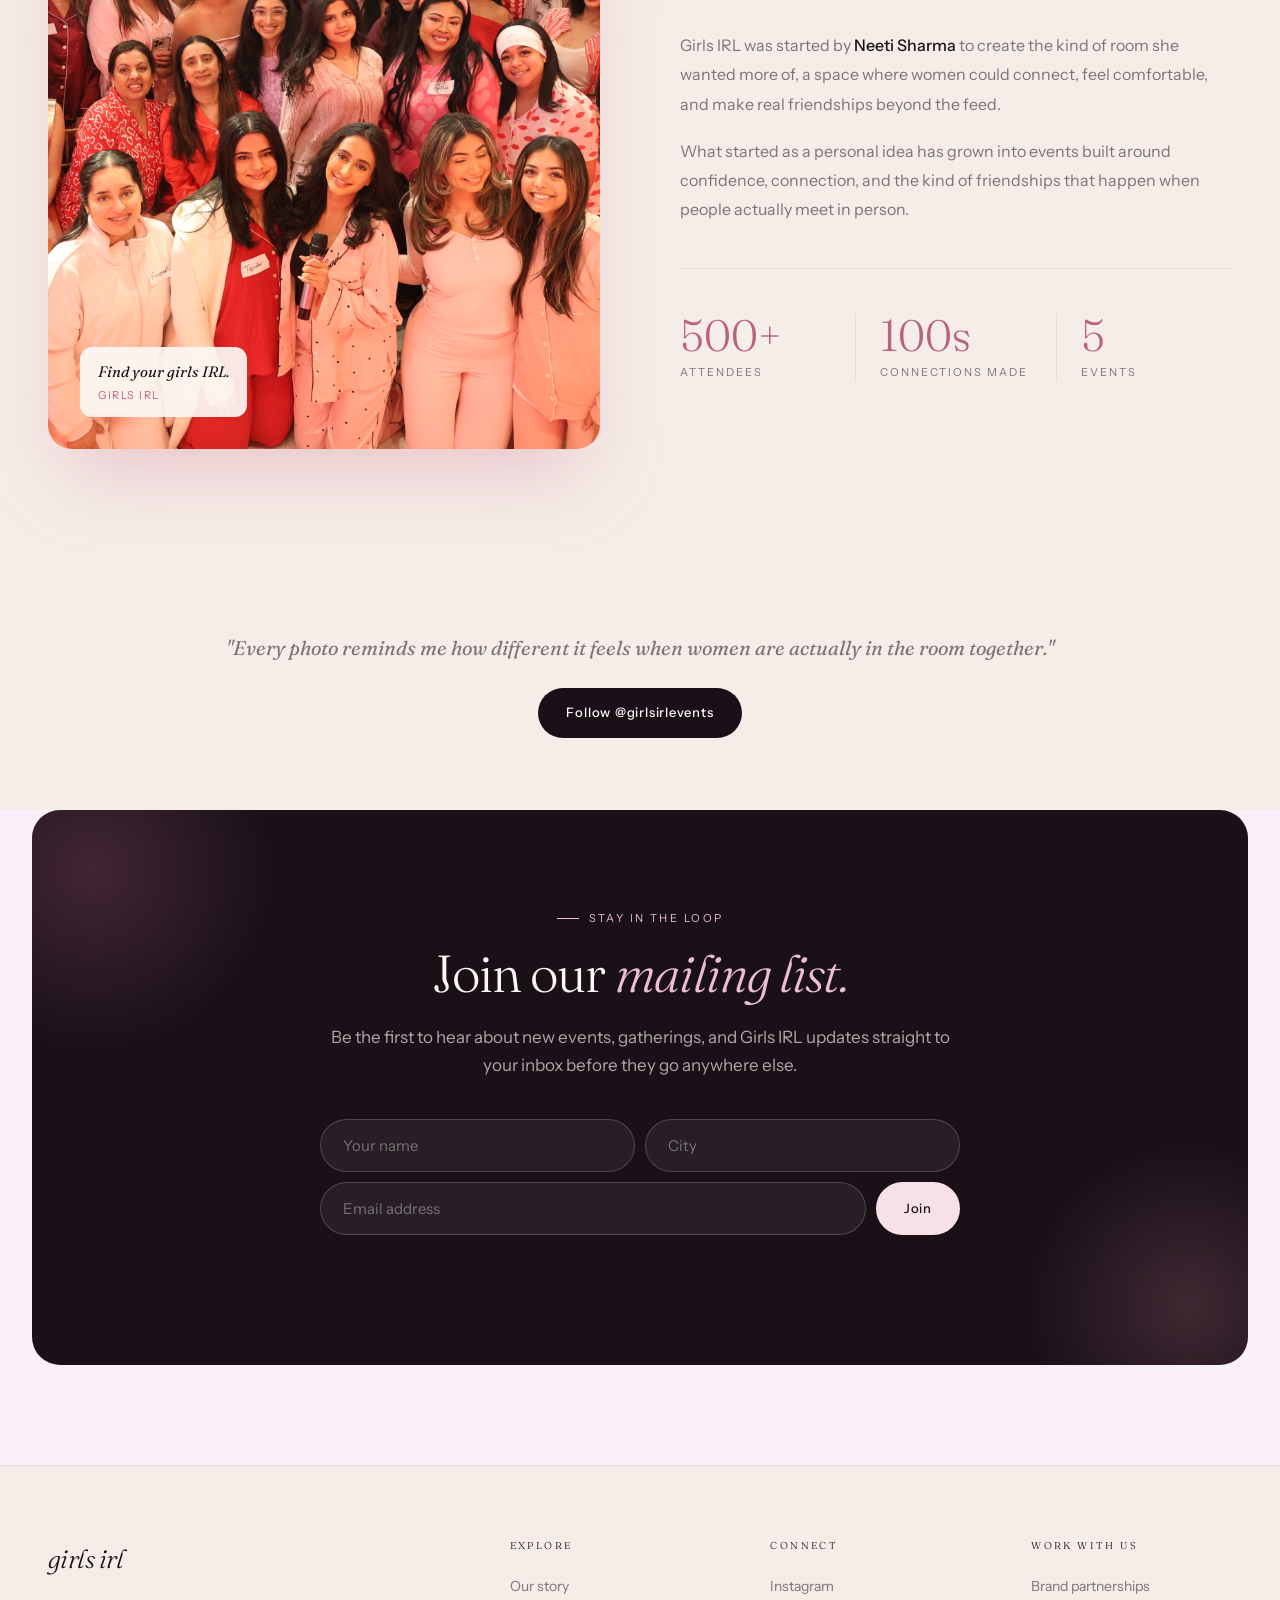
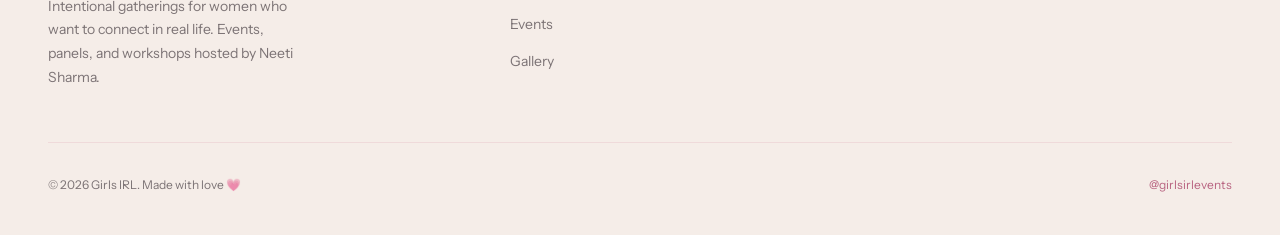
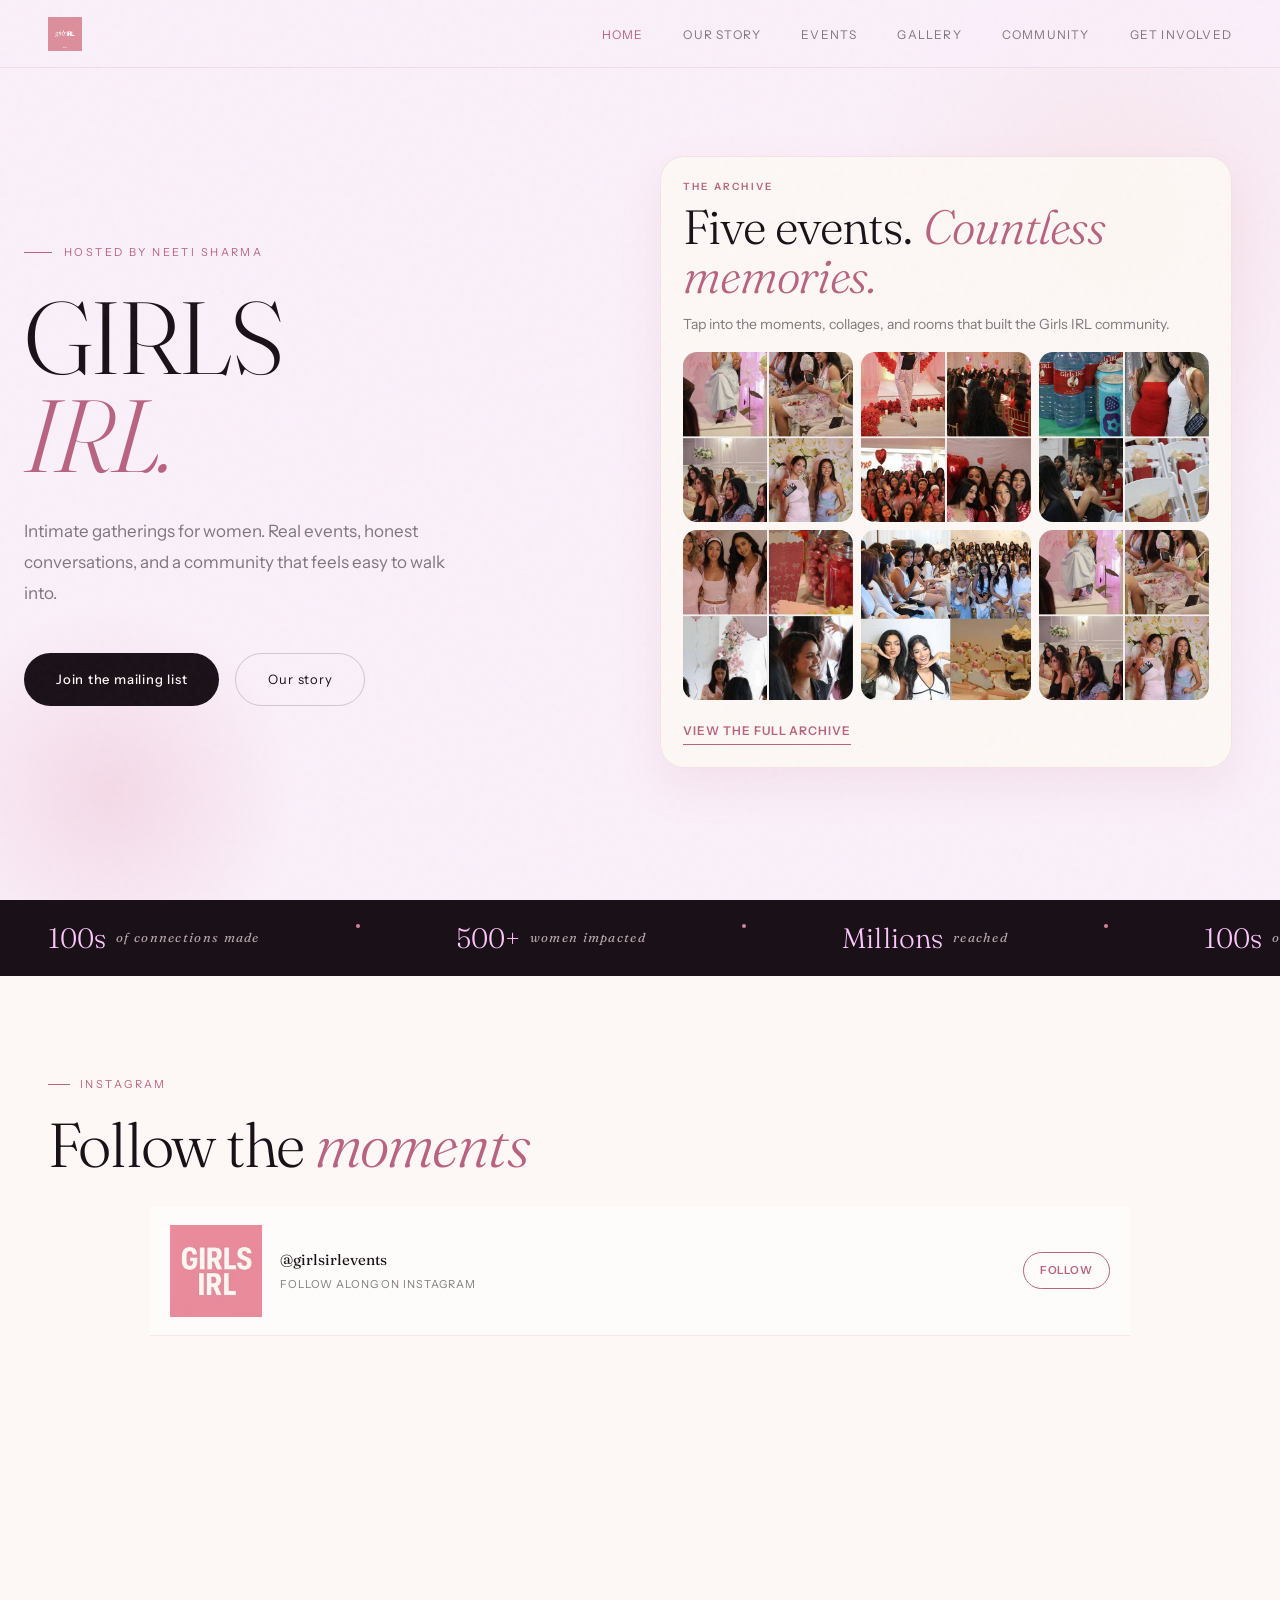
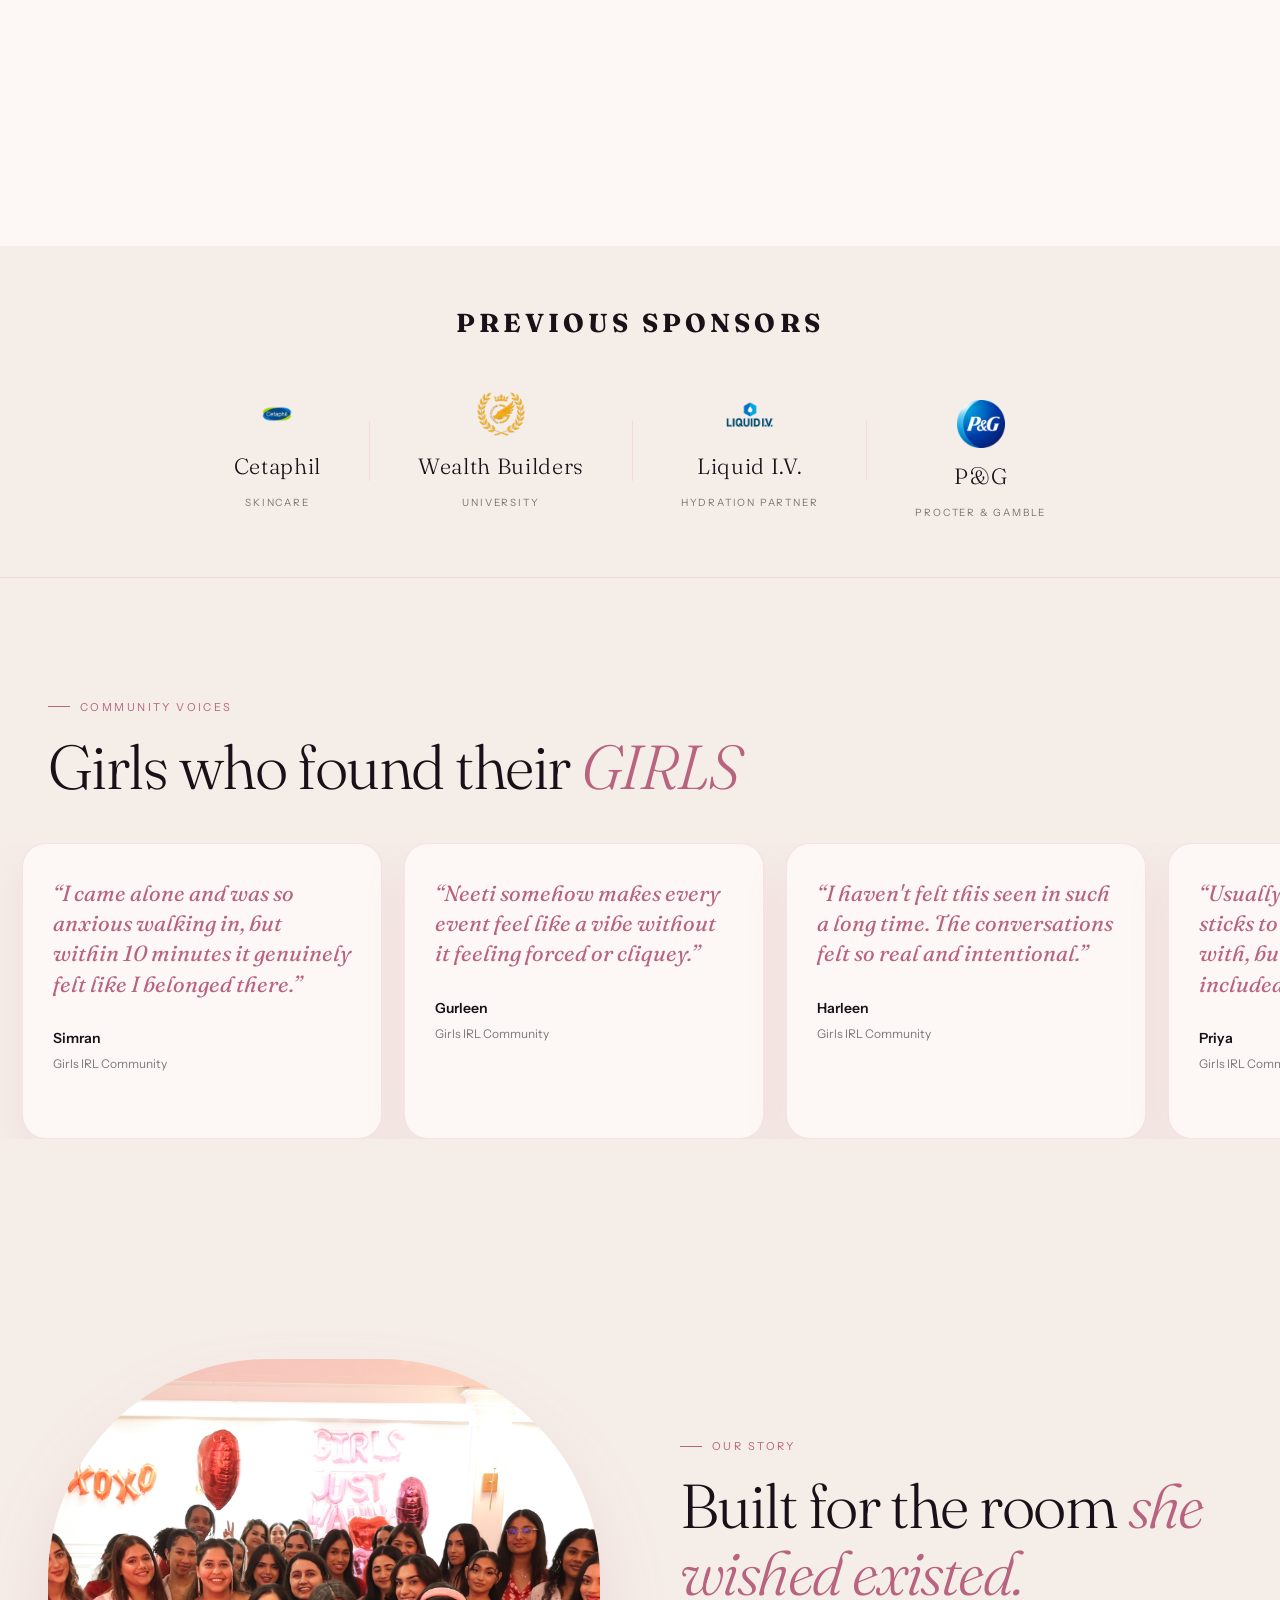
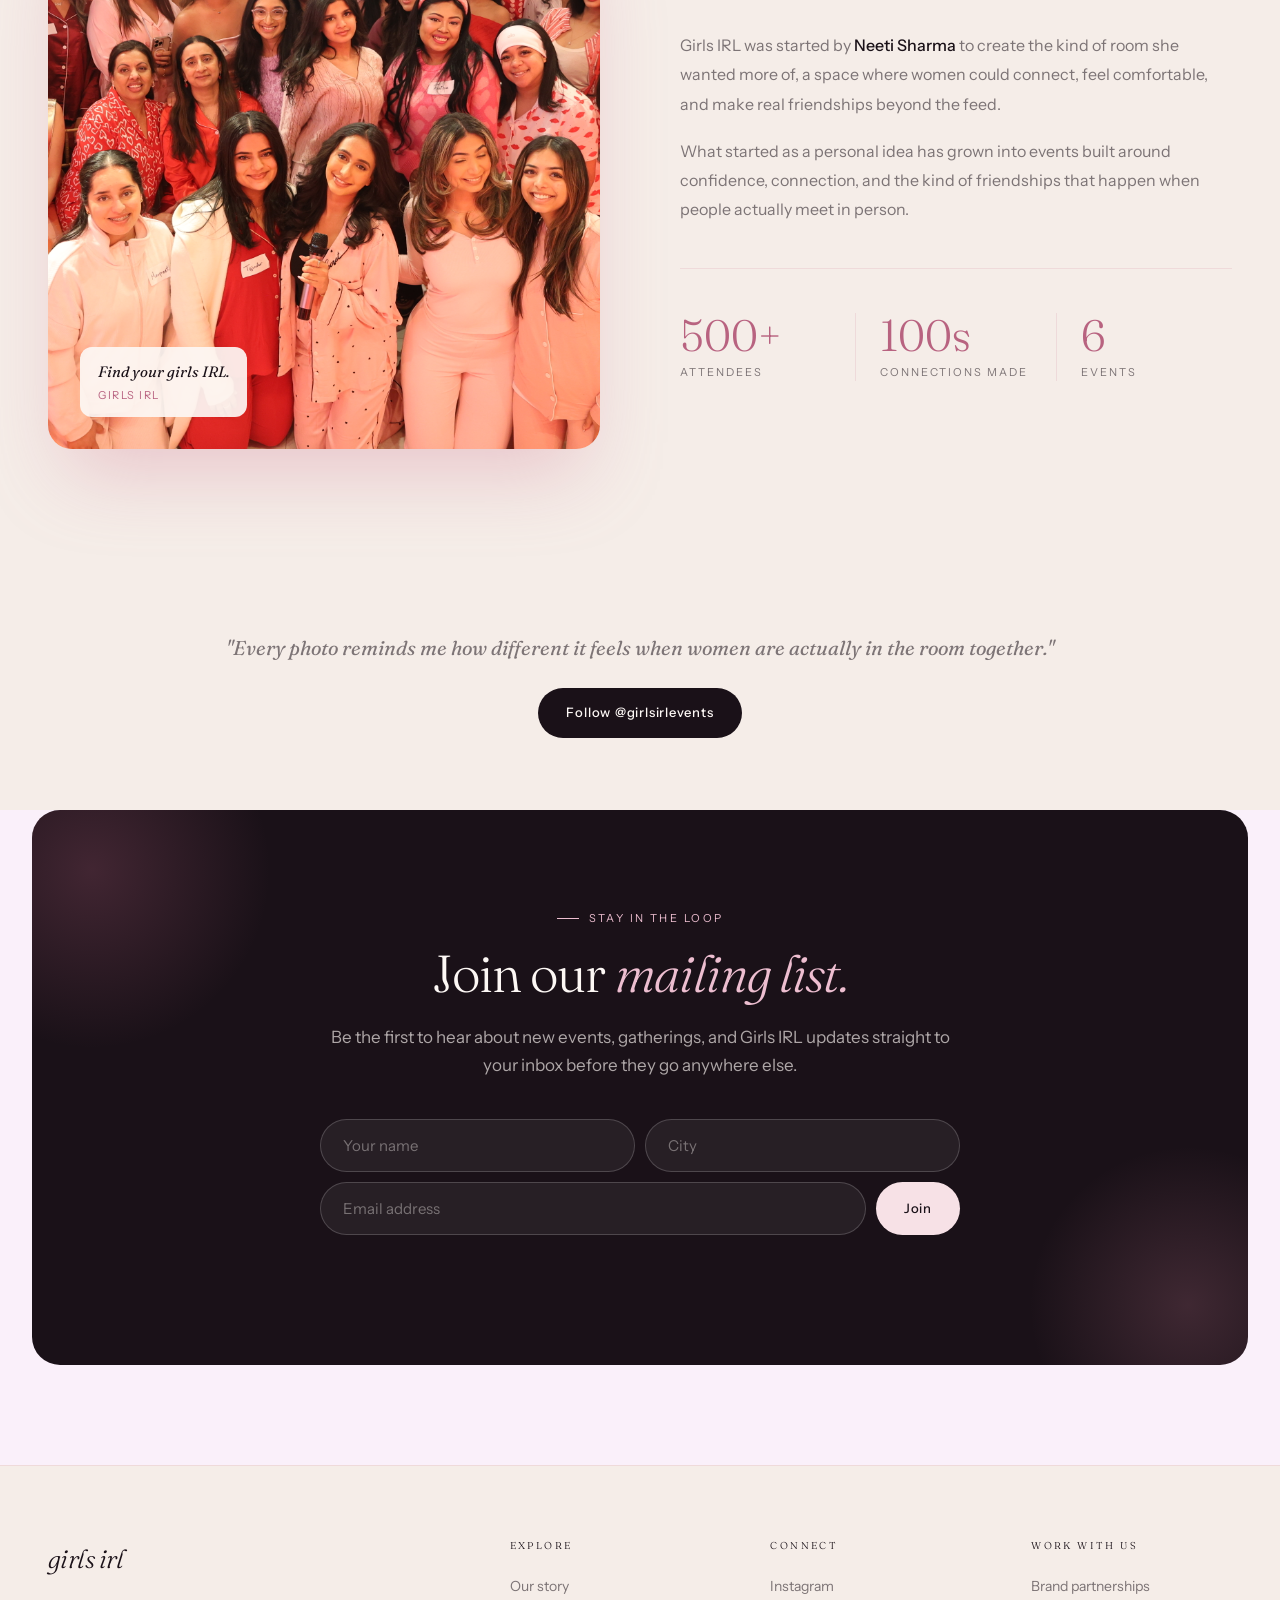
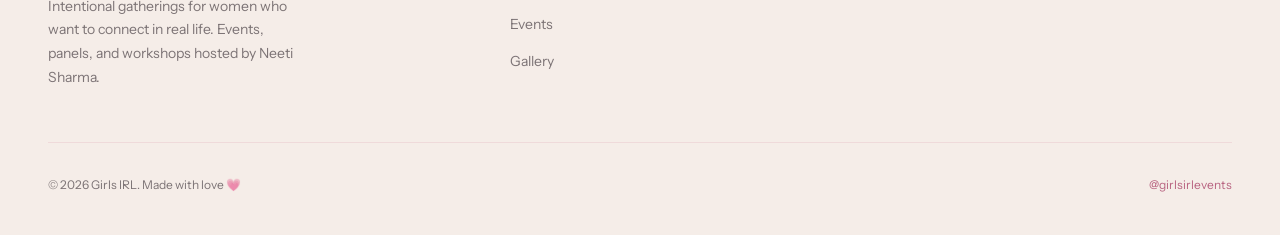
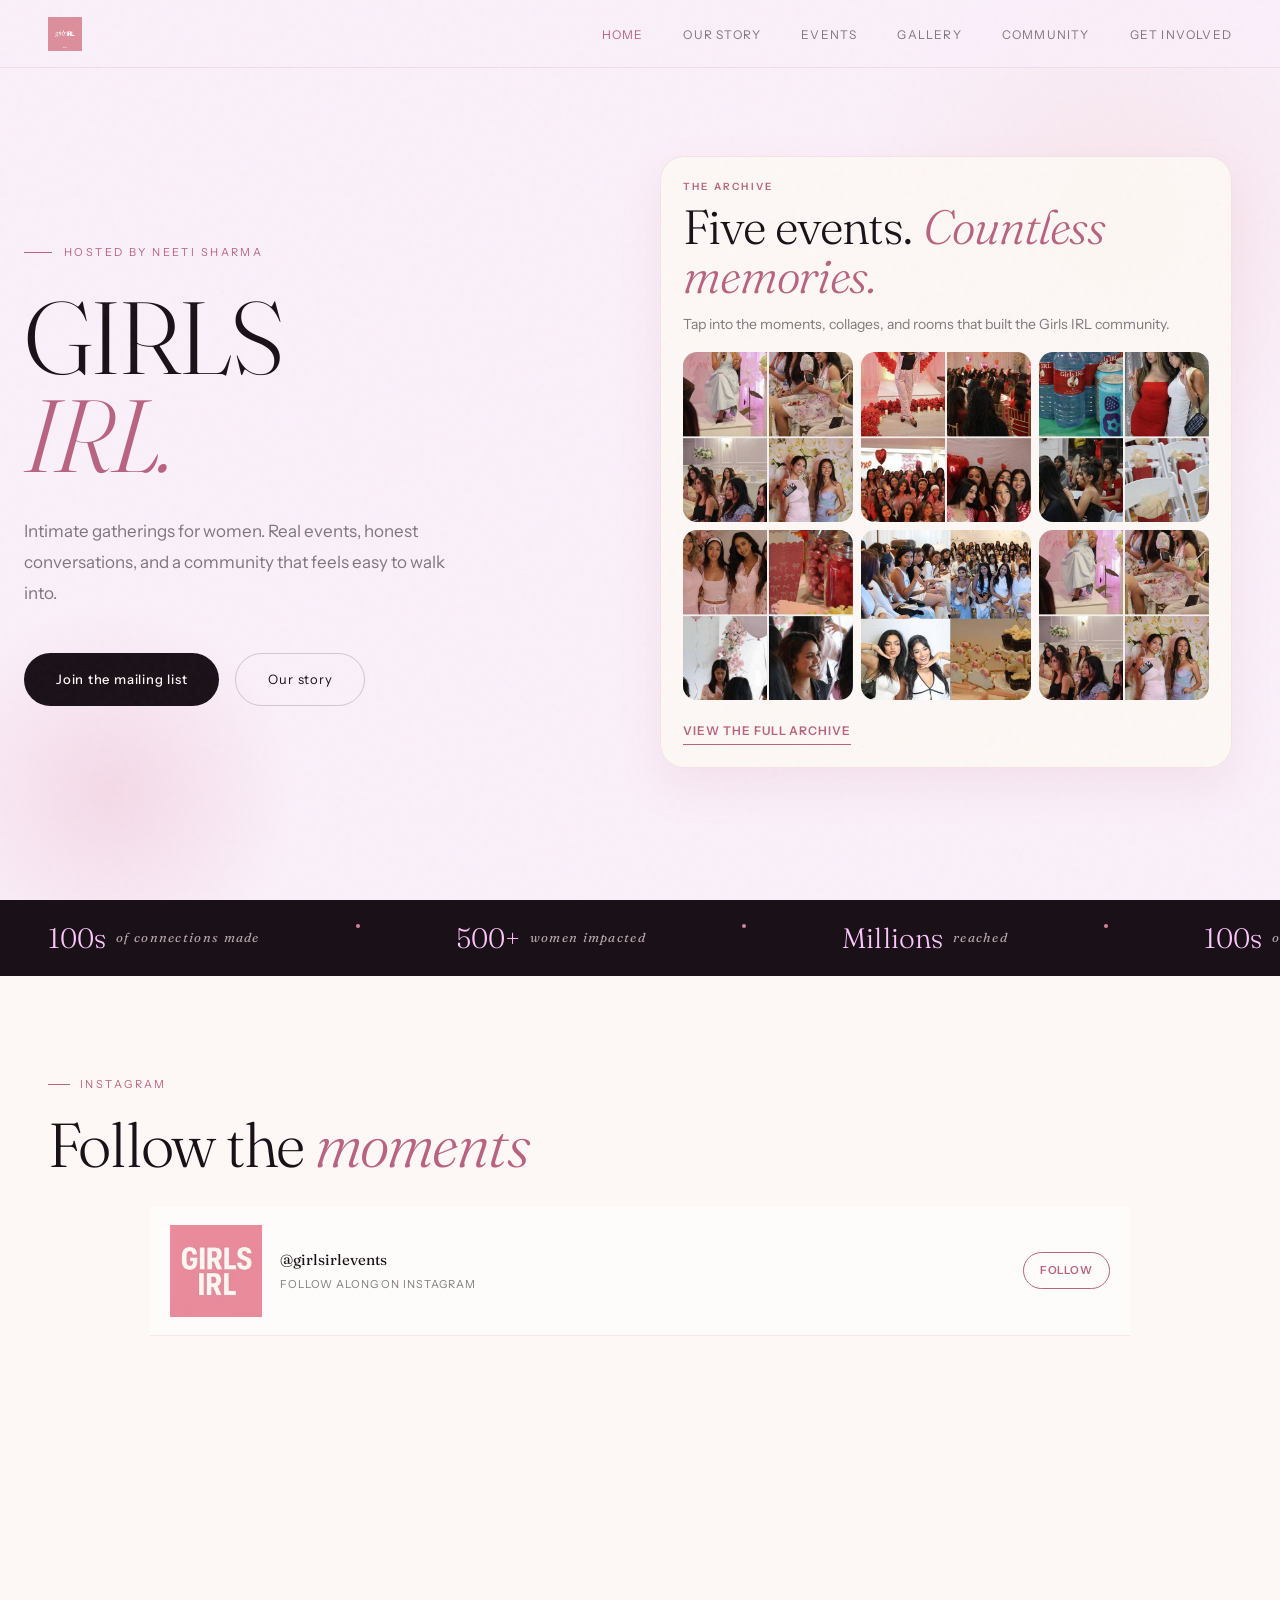
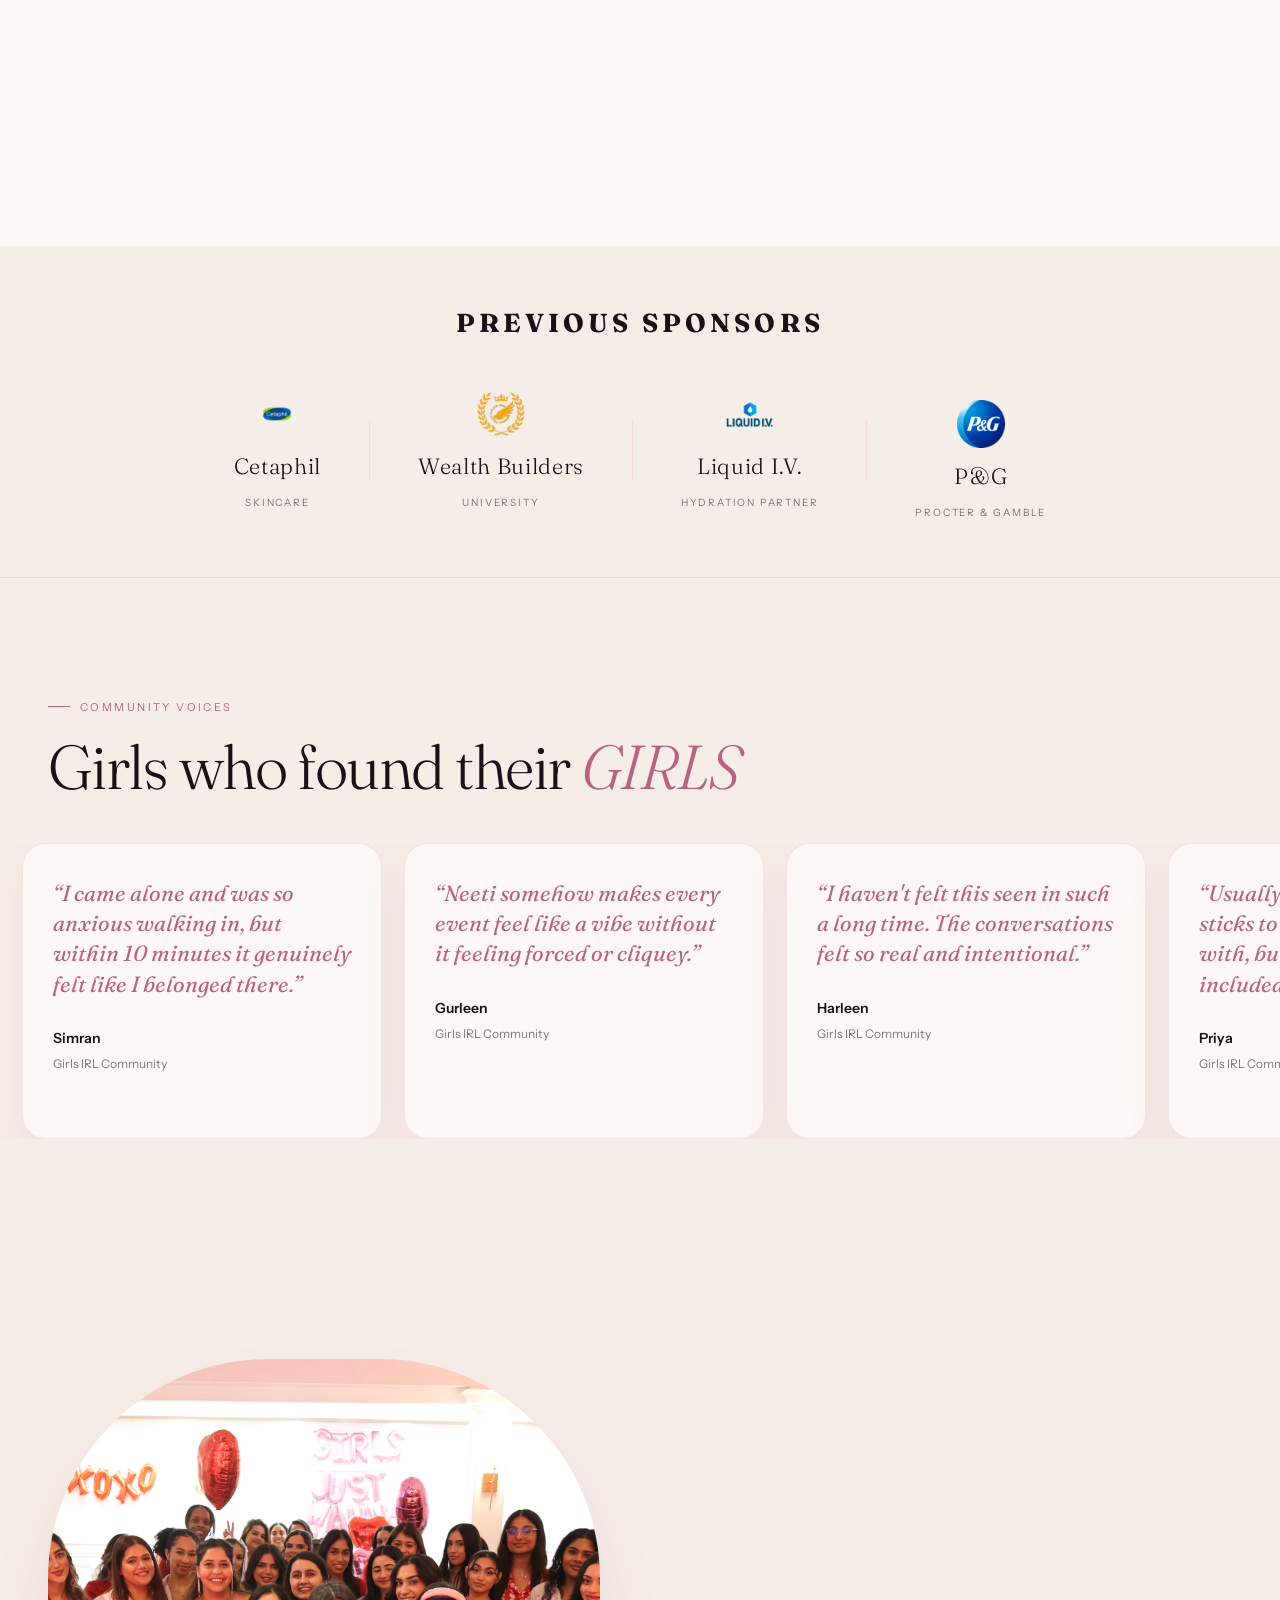
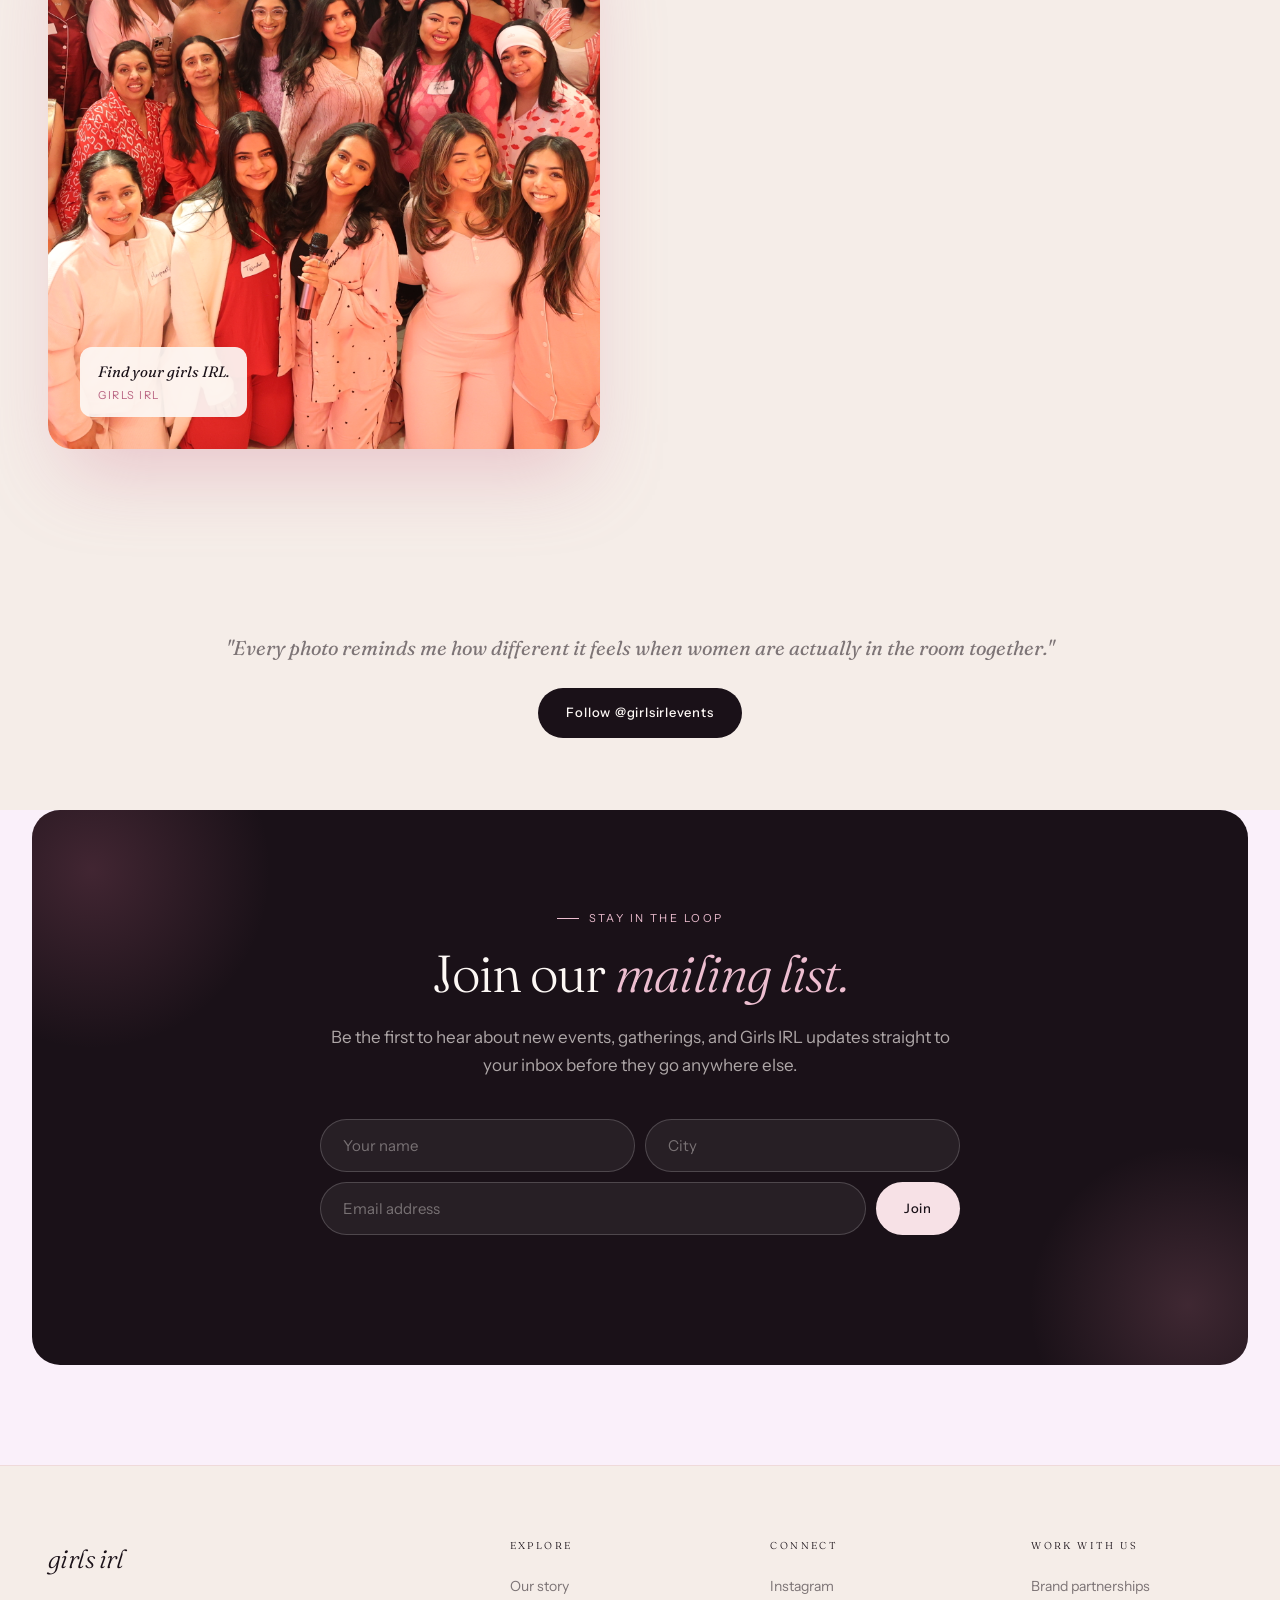
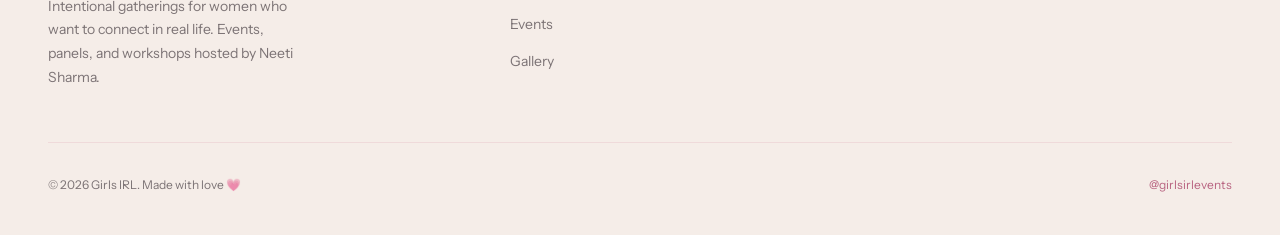
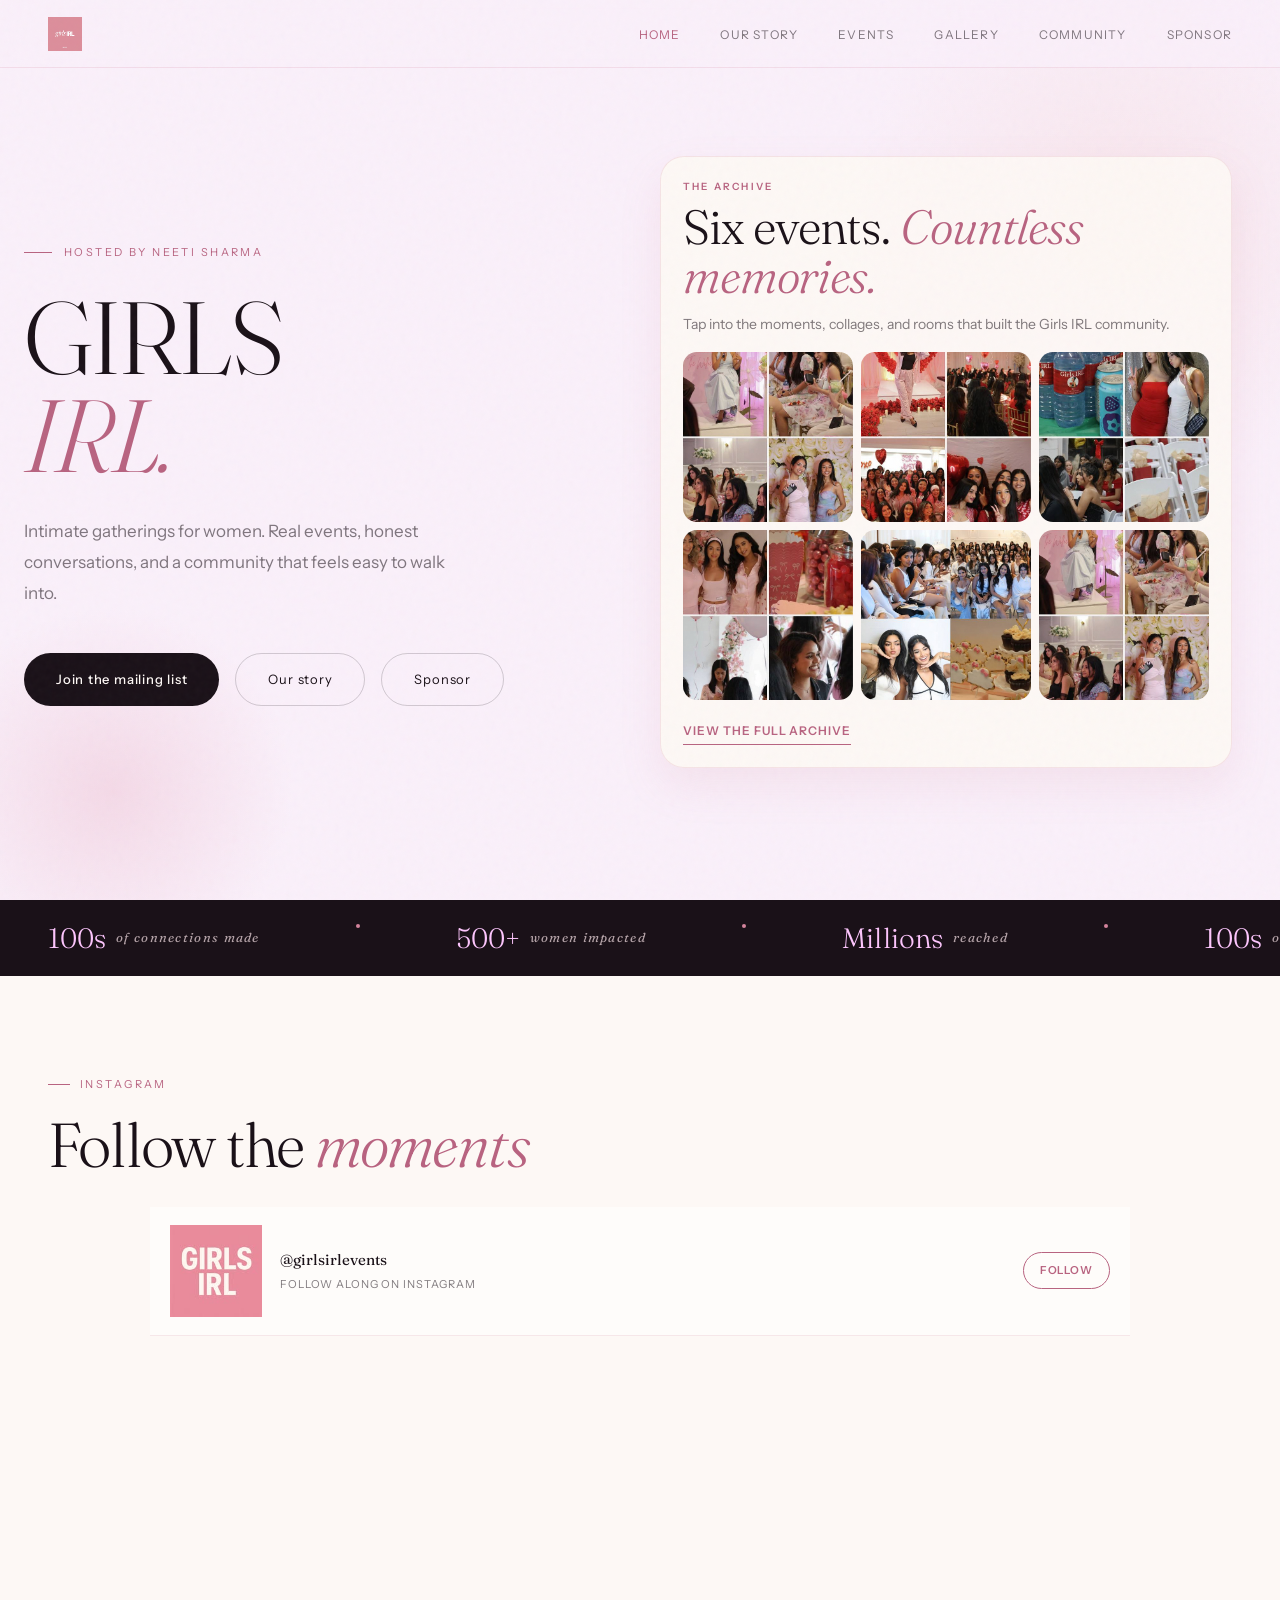
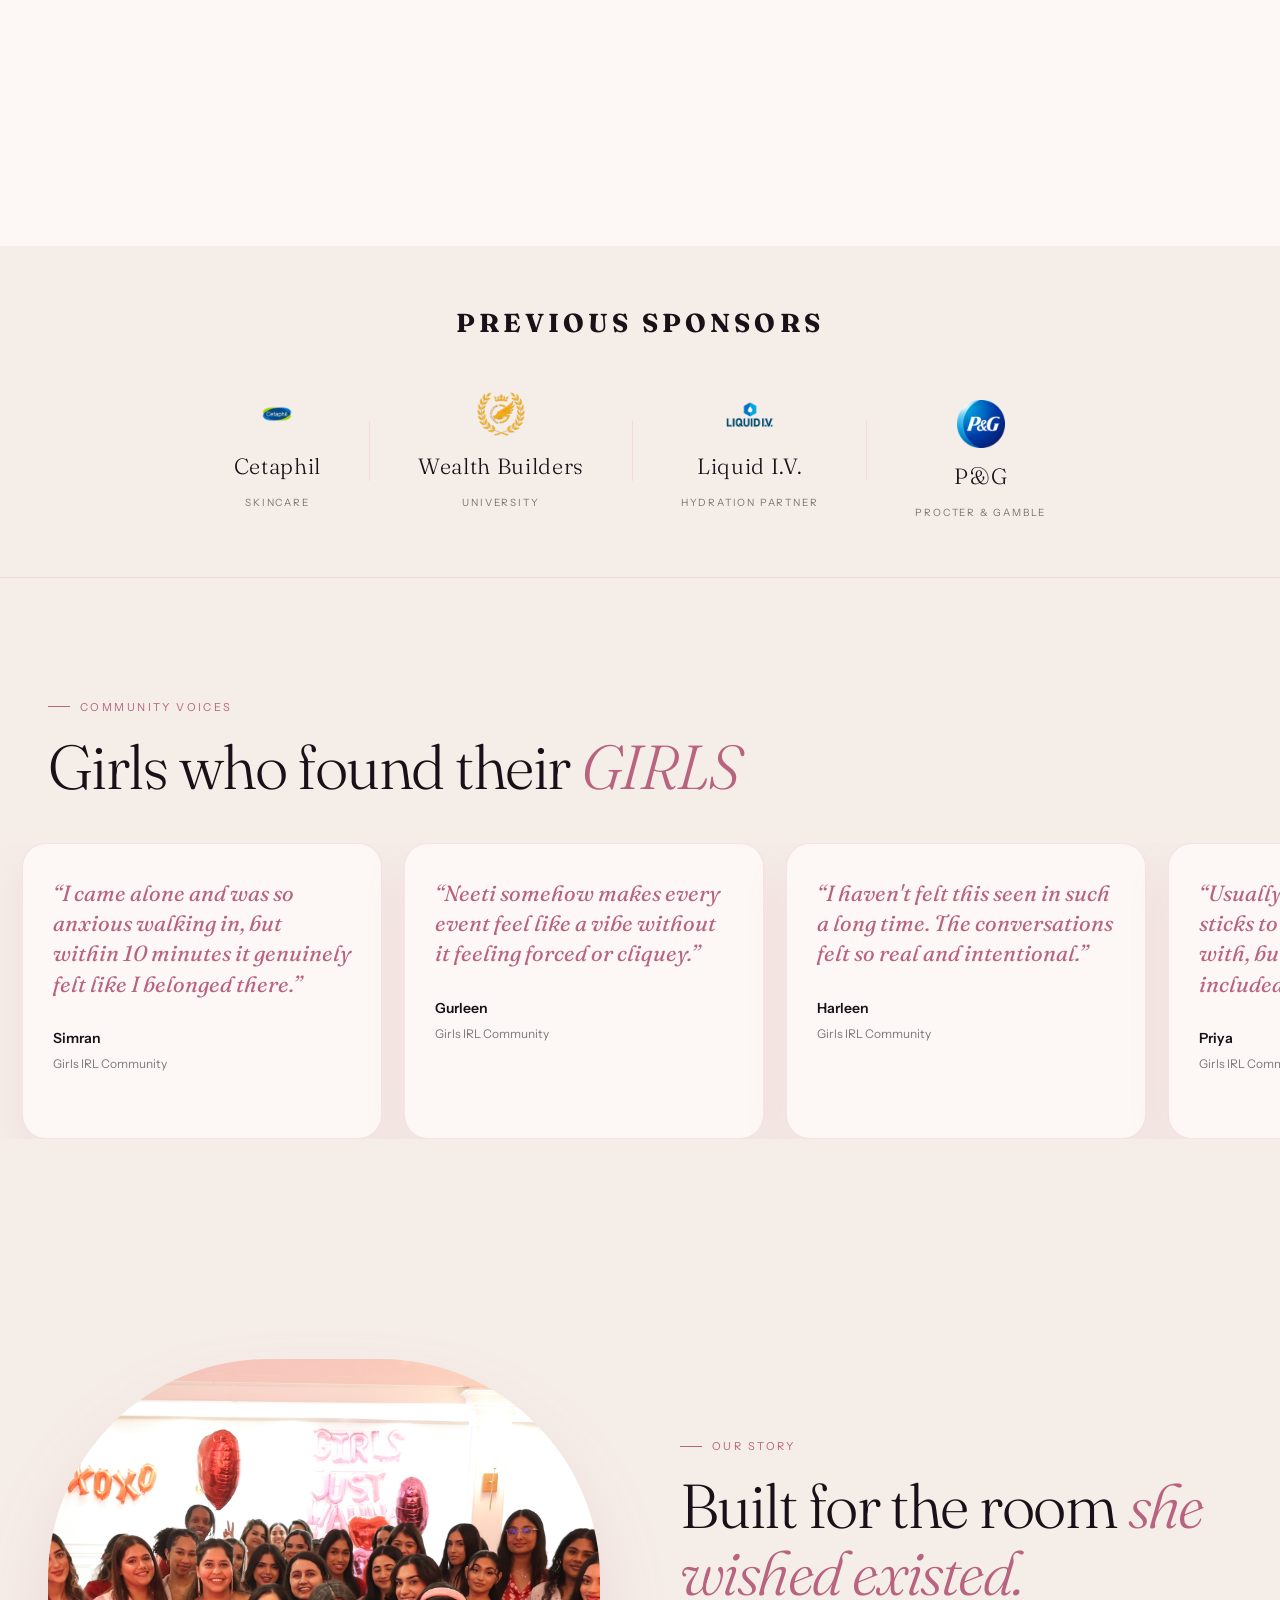
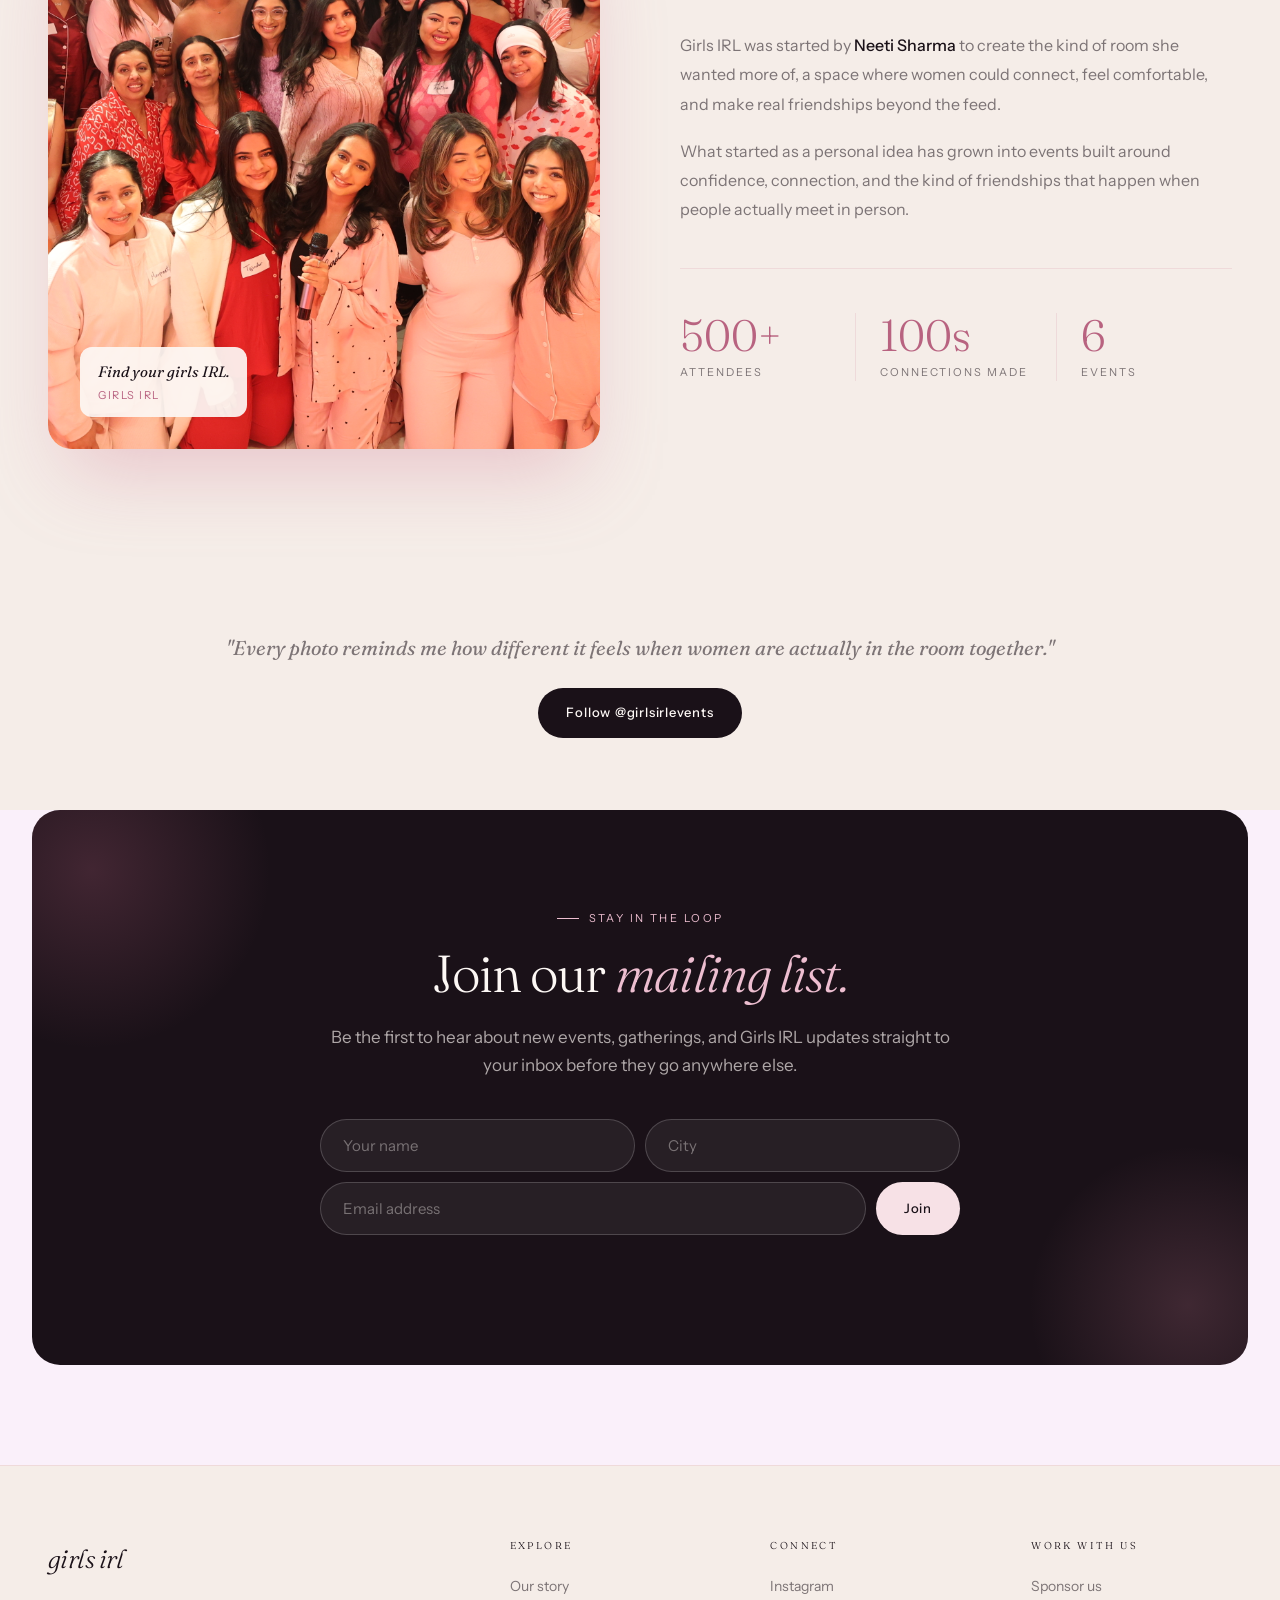
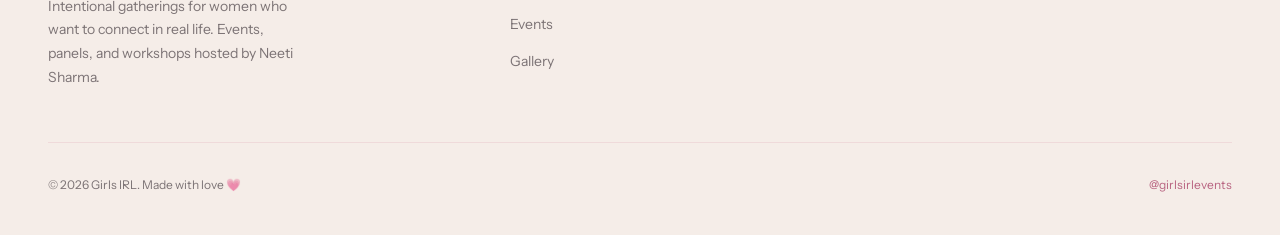
